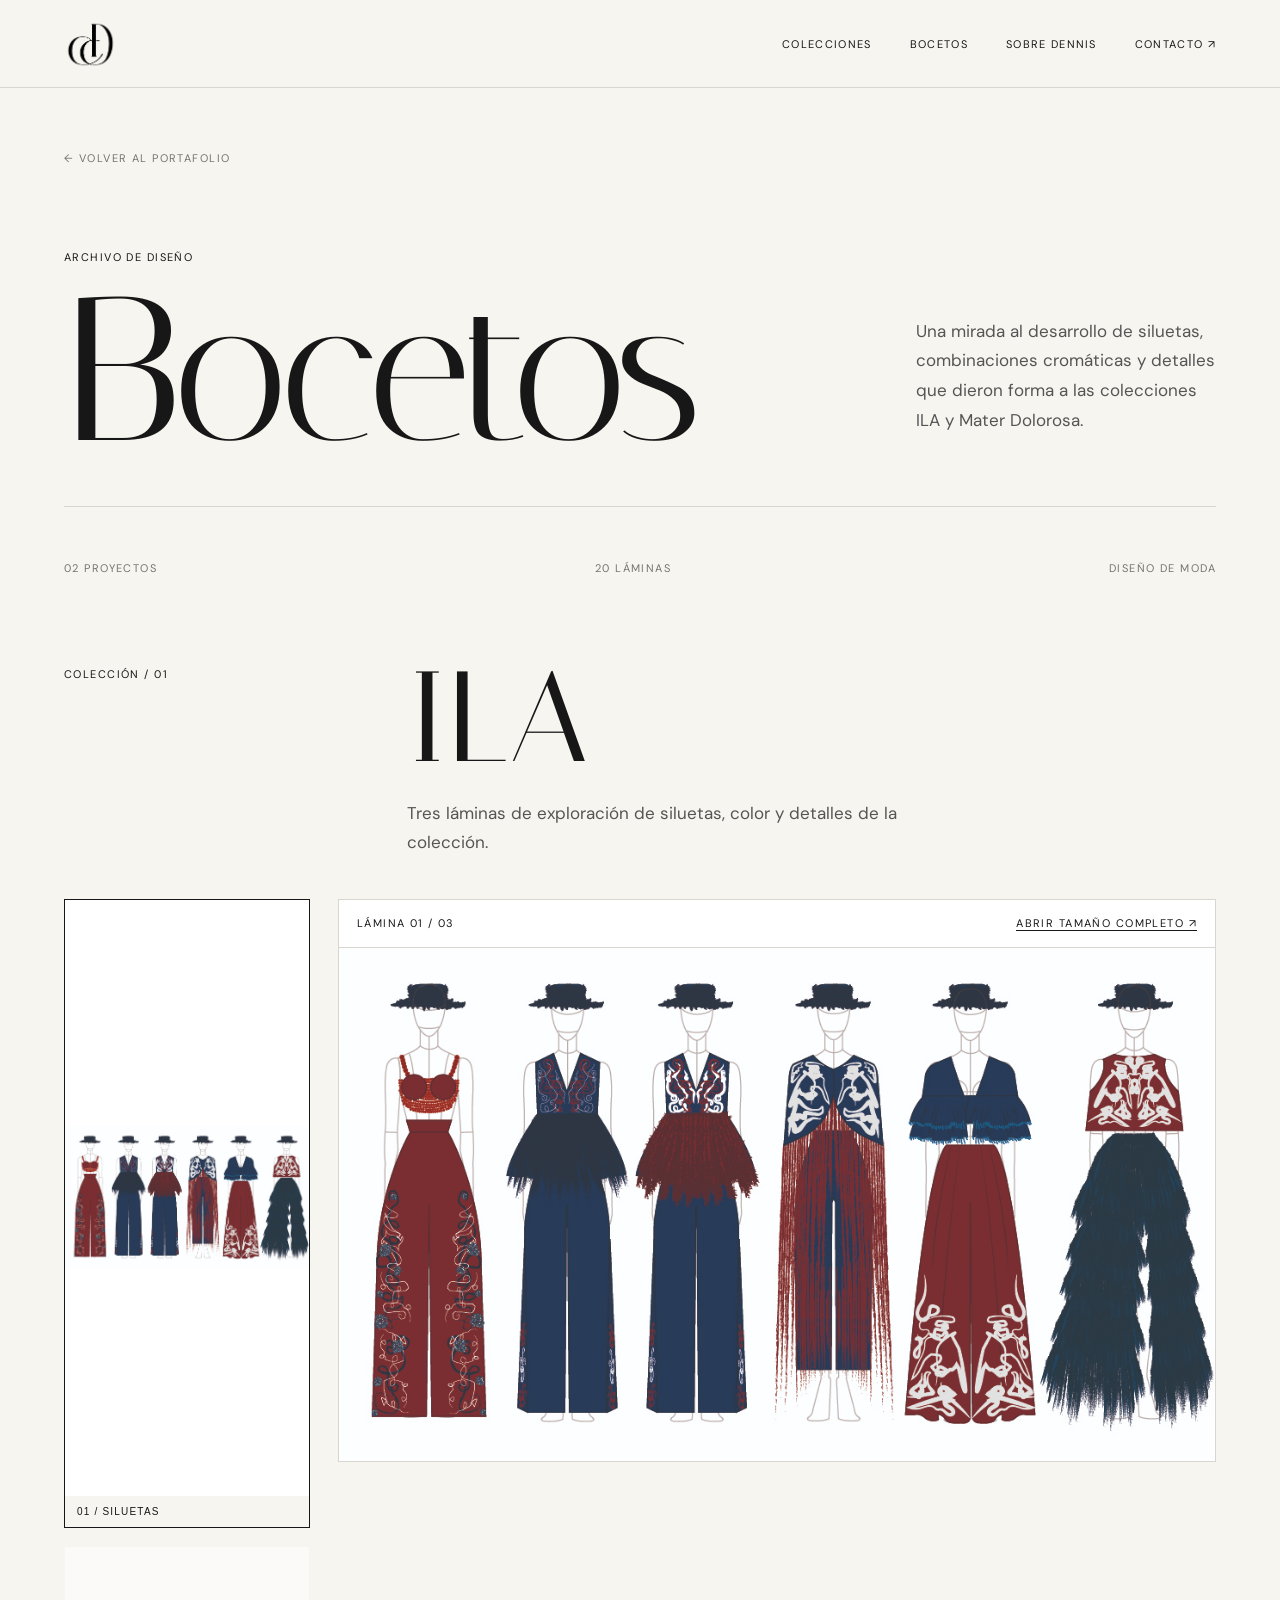
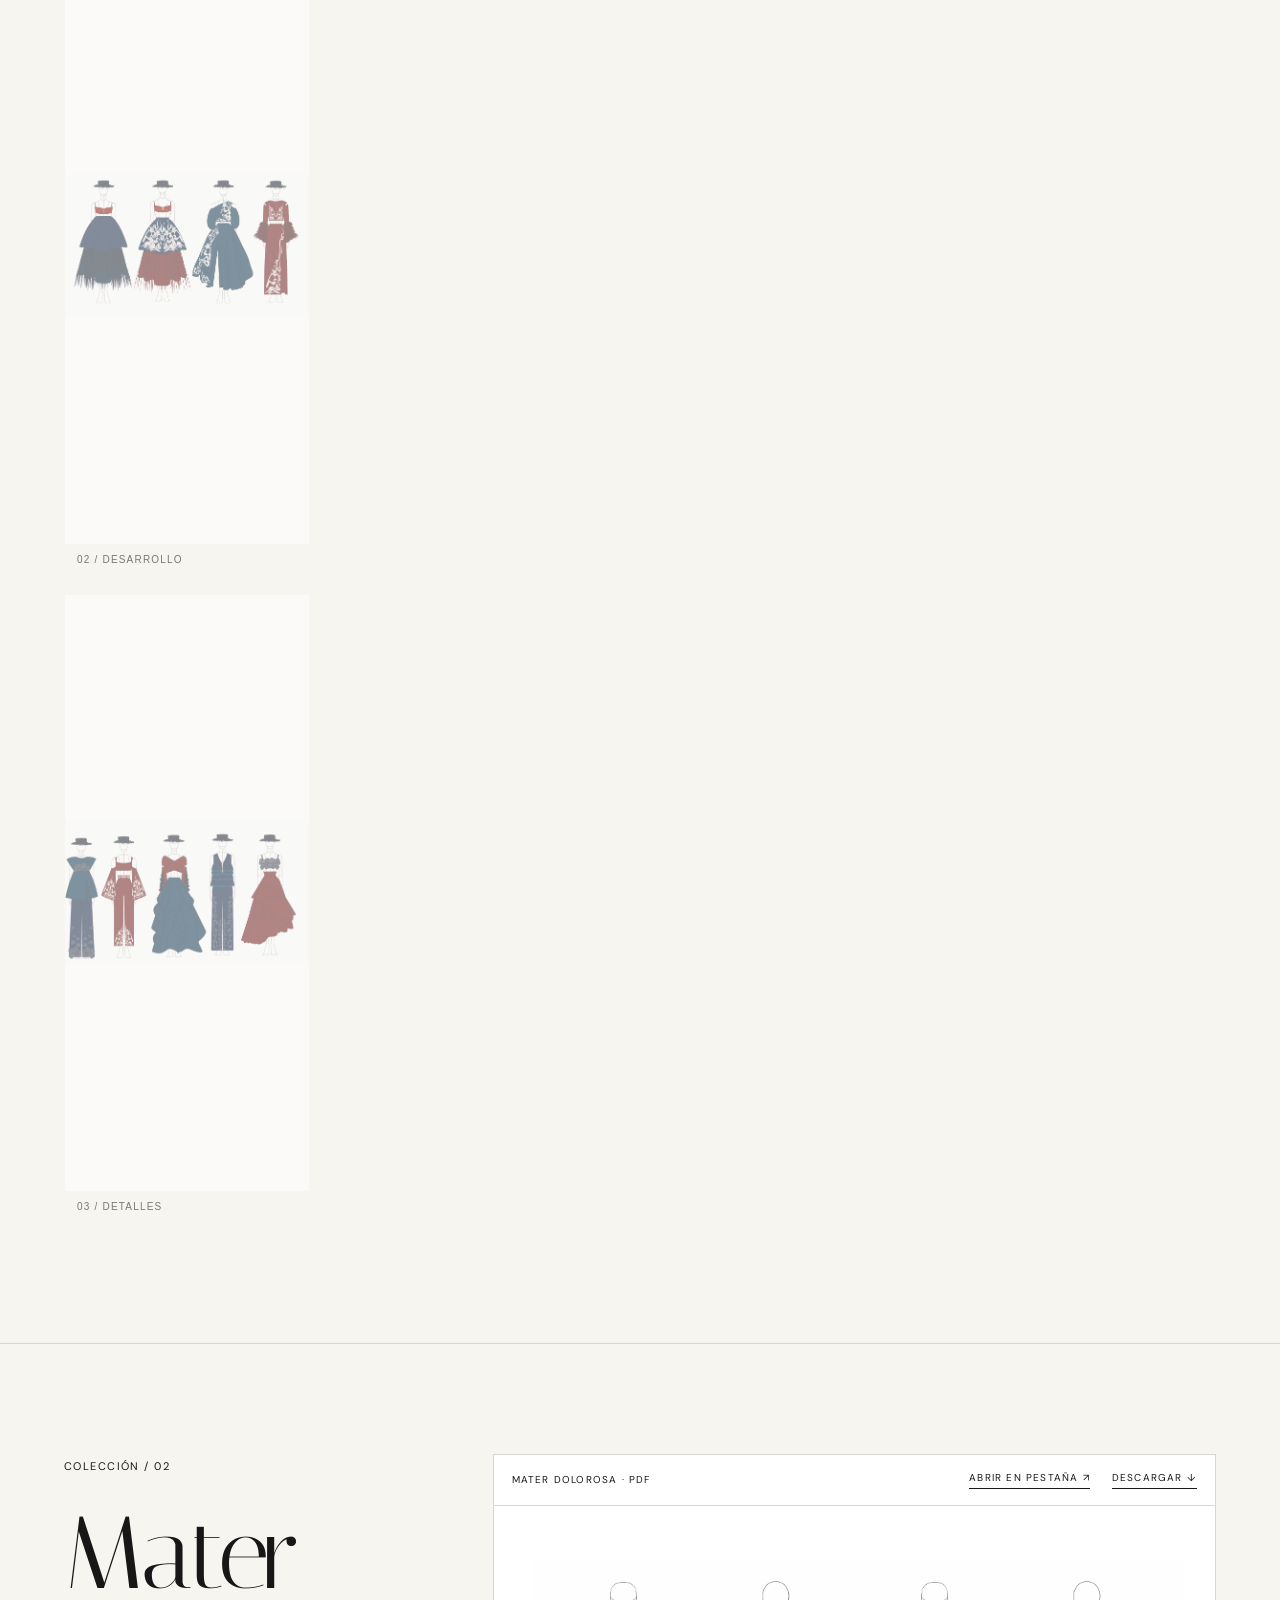
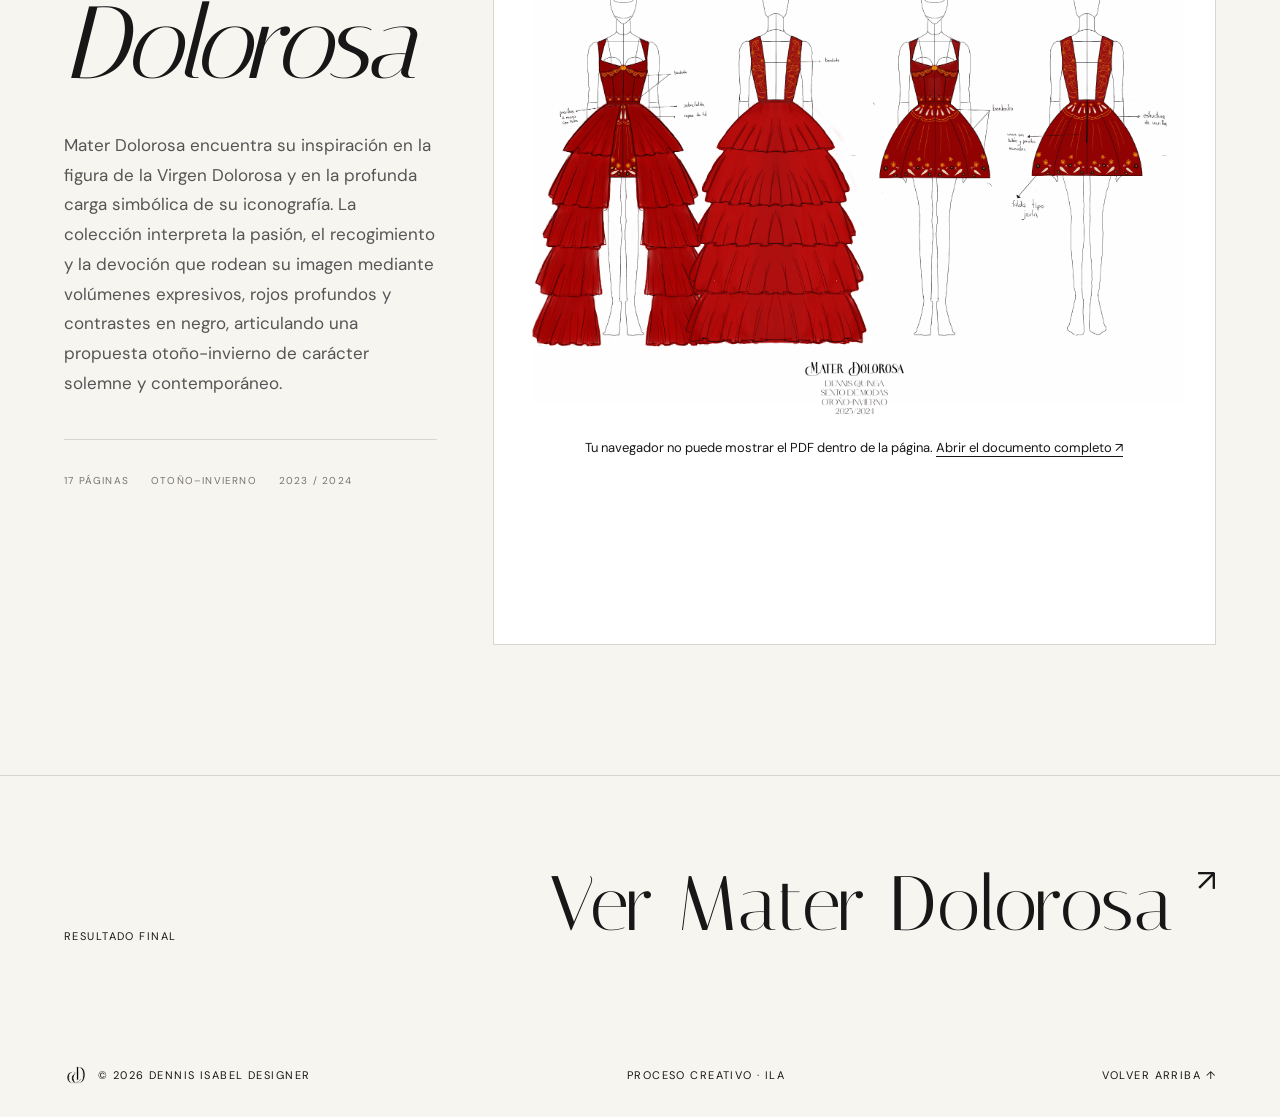
==== bocetos.html @ 7881b395 "Colores apple" ====
<!doctype html>
<html lang="es">
  <head>
    <meta charset="utf-8">
    <meta name="viewport" content="width=device-width, initial-scale=1">
    <meta name="description" content="Bocetos y procesos creativos de las colecciones ILA y Mater Dolorosa de Dennis Isabel Designer.">
    <title>Bocetos y procesos — Dennis Isabel Designer</title>
    <link rel="icon" href="assets/img/ISOTIPODQ.png" type="image/png">
    <link rel="apple-touch-icon" href="assets/img/ISOTIPODQ.png">
    <link rel="preconnect" href="https://fonts.googleapis.com">
    <link rel="preconnect" href="https://fonts.gstatic.com" crossorigin>
    <link href="https://fonts.googleapis.com/css2?family=DM+Sans:wght@400;500;600&family=Italiana&display=swap" rel="stylesheet">
    <link rel="stylesheet" href="assets/css/style.css?v=20261010-2">
  </head>
  <body id="top">
    <header class="header">
      <a class="logo" href="index.html" aria-label="Dennis Isabel Designer — Inicio">
        <span class="header-isotype-frame" aria-hidden="true">
          <img class="header-isotype" src="assets/img/ISOTIPODQ.png" alt="" width="2000" height="2000">
        </span>
      </a>
      <button class="menu" aria-label="Abrir menú" aria-expanded="false">MENÚ +</button>
      <nav id="nav">
        <a href="index.html#proyectos">COLECCIONES</a>
        <a href="bocetos.html" aria-current="page">BOCETOS</a>
        <a href="index.html#estudio">SOBRE DENNIS</a>
        <a href="index.html#contacto">CONTACTO &#8599;&#65038;</a>
      </nav>
    </header>

    <main class="inner-page">
      <section class="collection-intro sketches-intro">
        <a class="back-link" href="index.html#proyectos">&#8592;&#65038; VOLVER AL PORTAFOLIO</a>
        <div class="collection-title-row">
          <div>
            <span class="eyebrow">ARCHIVO DE DISEÑO</span>
            <h1>Bocetos</h1>
          </div>
          <p>Una mirada al desarrollo de siluetas, combinaciones cromáticas y detalles que dieron forma a las colecciones ILA y Mater Dolorosa.</p>
        </div>
        <div class="collection-facts">
          <span>02 PROYECTOS</span>
          <span>20 LÁMINAS</span>
          <span>DISEÑO DE MODA</span>
        </div>
      </section>

      <section class="process-heading">
        <span>COLECCIÓN / 01</span>
        <div>
          <h2>ILA</h2>
          <p>Tres láminas de exploración de siluetas, color y detalles de la colección.</p>
        </div>
      </section>

      <section class="sketch-viewer" aria-label="Visualizador de bocetos">
        <div class="sketch-thumbnails" role="list" aria-label="Seleccionar lámina">
          <button class="sketch-thumb active" type="button" data-sketch-src="assets/bocetos/BOCETOS%20FINALES_Mesa%20de%20trabajo%201.jpg" data-sketch-alt="Primera lámina de bocetos de la colección ILA" aria-pressed="true">
            <img src="assets/bocetos/BOCETOS%20FINALES_Mesa%20de%20trabajo%201.jpg" alt="" width="1018" height="596">
            <span>01 / SILUETAS</span>
          </button>
          <button class="sketch-thumb" type="button" data-sketch-src="assets/bocetos/BOCETOS%20FINALES-02.jpg" data-sketch-alt="Segunda lámina de bocetos de la colección ILA" aria-pressed="false">
            <img src="assets/bocetos/BOCETOS%20FINALES-02.jpg" alt="" width="1018" height="597" loading="lazy">
            <span>02 / DESARROLLO</span>
          </button>
          <button class="sketch-thumb" type="button" data-sketch-src="assets/bocetos/BOCETOS%20FINALES-03.jpg" data-sketch-alt="Tercera lámina de bocetos de la colección ILA" aria-pressed="false">
            <img src="assets/bocetos/BOCETOS%20FINALES-03.jpg" alt="" width="1017" height="596" loading="lazy">
            <span>03 / DETALLES</span>
          </button>
        </div>
        <div class="sketch-stage">
          <div class="sketch-toolbar">
            <span id="sketch-counter">LÁMINA 01 / 03</span>
            <a id="sketch-open" href="assets/bocetos/BOCETOS%20FINALES_Mesa%20de%20trabajo%201.jpg" target="_blank" rel="noopener">ABRIR TAMAÑO COMPLETO &#8599;&#65038;</a>
          </div>
          <img id="sketch-main" src="assets/bocetos/BOCETOS%20FINALES_Mesa%20de%20trabajo%201.jpg" alt="Primera lámina de bocetos de la colección ILA" width="1018" height="596">
        </div>
      </section>

      <section class="pdf-project" id="mater-dolorosa">
        <div class="pdf-project-intro">
          <span class="eyebrow">COLECCIÓN / 02</span>
          <h2>Mater<br><em>Dolorosa</em></h2>
          <p>Mater Dolorosa encuentra su inspiración en la figura de la Virgen Dolorosa y en la profunda carga simbólica de su iconografía. La colección interpreta la pasión, el recogimiento y la devoción que rodean su imagen mediante volúmenes expresivos, rojos profundos y contrastes en negro, articulando una propuesta otoño-invierno de carácter solemne y contemporáneo.</p>
          <div class="pdf-meta">
            <span>17 PÁGINAS</span>
            <span>OTOÑO–INVIERNO</span>
            <span>2023 / 2024</span>
          </div>
        </div>

        <div class="pdf-viewer">
          <div class="pdf-toolbar">
            <span>MATER DOLOROSA · PDF</span>
            <div>
              <a href="assets/bocetos/Mater%20Dolorosa.pdf" target="_blank" rel="noopener">ABRIR EN PESTAÑA &#8599;&#65038;</a>
              <a href="assets/bocetos/Mater%20Dolorosa.pdf" download>DESCARGAR &#8595;&#65038;</a>
            </div>
          </div>
          <object class="pdf-embed" data="assets/bocetos/Mater%20Dolorosa.pdf#page=1&amp;view=FitH" type="application/pdf">
            <div class="pdf-fallback">
              <img src="assets/bocetos/mater-dolorosa-portada.png" alt="Portada de los bocetos de Mater Dolorosa" width="1800" height="1273">
              <p>Tu navegador no puede mostrar el PDF dentro de la página. <a href="assets/bocetos/Mater%20Dolorosa.pdf" target="_blank" rel="noopener">Abrir el documento completo &#8599;&#65038;</a></p>
            </div>
          </object>
        </div>
      </section>

      <section class="next-project">
        <span>RESULTADO FINAL</span>
        <a href="colecciones/mater-dolorosa.html">Ver Mater Dolorosa <span>&#8599;&#65038;</span></a>
      </section>
    </main>

    <footer>
      <span class="footer-brand"><img src="assets/img/ISOTIPODQ.png" alt="" width="2000" height="2000">© 2026 DENNIS ISABEL DESIGNER</span>
      <span>PROCESO CREATIVO · ILA</span>
      <a href="#top">VOLVER ARRIBA &#8593;&#65038;</a>
    </footer>
    <script src="assets/js/main.js"></script>
  </body>
</html>
---- assets/css/style.css ----
:root {
  --bg: #f7f5f0;
  --ink: #171717;
  --muted: #77736d;
  --line: #d9d5cf;
}

* { box-sizing: border-box; }
html { scroll-behavior: smooth; scroll-padding-top: 104px; }
body { margin: 0; overflow-x: hidden; background: var(--bg); color: var(--ink); font-family: 'DM Sans', sans-serif; }
a { color: inherit; text-decoration: none; }
img { display: block; width: 100%; object-fit: cover; }

.header { position: sticky; z-index: 50; top: 0; height: 88px; padding: 0 5%; display: flex; align-items: center; justify-content: space-between; border-bottom: 1px solid var(--line); background: var(--bg); transition: background-color .3s ease, border-color .3s ease, box-shadow .3s ease; }
.header.is-scrolled { border-color: rgba(23,23,23,.1); background: rgba(247,245,240,.78); box-shadow: 0 10px 32px rgba(23,23,23,.06); -webkit-backdrop-filter: blur(18px) saturate(1.25); backdrop-filter: blur(18px) saturate(1.25); }
.logo { display: block; }
.header-isotype-frame { position: relative; display: block; width: 52px; height: 52px; overflow: hidden; }
.header-isotype { position: absolute; width: 61px; max-width: none; height: 61px; left: -4px; top: -4px; object-fit: contain; }
.header nav { display: flex; gap: 38px; font-size: 11px; letter-spacing: .12em; }
.menu { display: none; }

.hero,
.projects,
.about,
.contact { padding: 70px 5%; }
.hero { position: relative; }

.hero-top,
.hero-bottom,
.image-caption,
.section-heading,
.project-meta,
footer { display: flex; justify-content: space-between; gap: 24px; }

.hero-top,
.image-caption,
.section-heading > span,
.about > span,
.contact > span,
.project-meta span,
footer { font-size: 11px; letter-spacing: .13em; }

.hero h1,
.about h2,
.contact h2 { font-family: 'Italiana', serif; font-weight: 400; letter-spacing: -.035em; }
.hero-intro-stage { position: relative; height: 135vh; height: 135svh; }
.hero-intro-sticky { position: sticky; top: 88px; height: calc(100vh - 88px); height: calc(100svh - 88px); }
.hero-logo-frame { position: relative; width: min(100%, 1380px); aspect-ratio: 4.2 / 1; overflow: hidden; margin: 42px auto 24px; }
.hero-logo { position: absolute; width: 104.4%; max-width: none; height: auto; left: -2.2%; top: 0; transform: translateY(-38.7%); object-fit: contain; }
.has-hero-intro .hero-logo-frame { z-index: 1; opacity: 0; transform: translate3d(0, var(--hero-logo-translate, 0), 0) scale(var(--hero-logo-scale, 1.14)); transform-origin: center top; will-change: transform; }
.has-hero-intro .hero.is-intro-ready .hero-logo-frame { opacity: 1; }
.has-hero-intro .hero-logo { animation: hero-logo-enter 1.15s cubic-bezier(.22, 1, .36, 1) both; }
.has-hero-intro .hero h1,
.has-hero-intro .hero-bottom { opacity: var(--hero-copy-opacity, 0); transform: translate3d(0, var(--hero-copy-shift, 38px), 0); will-change: opacity, transform; }
.has-hero-intro .hero:not(.is-copy-visible) .hero-bottom { visibility: hidden; pointer-events: none; }
.hero h1 { max-width: 1200px; font-size: clamp(58px, 8vw, 128px); font-weight: 400; line-height: .94; letter-spacing: -.025em; margin: 36px 0 64px; }
.hero h1 em,
.about h2 em,
.contact h2 em { font-weight: 400; }
.hero-bottom { align-items: end; margin-bottom: 35px; }
.hero-bottom p { max-width: 360px; font-size: 15px; line-height: 1.7; }
.hero-bottom a,
.contact-link--secondary { font-size: 11px; letter-spacing: .13em; border-bottom: 1px solid var(--ink); padding-bottom: 9px; }
.hero-image-link { display: block; overflow: hidden; }
.has-hero-intro .hero-image-link { visibility: hidden; margin-top: clamp(-430px, -40vh, -360px); opacity: var(--hero-image-reveal, 0); transform: translate3d(0, var(--hero-image-reveal-shift, 34px), 0); will-change: opacity, transform; }
.has-hero-intro .hero.is-image-visible .hero-image-link { visibility: visible; }
.hero-image { height: clamp(350px, 57vw, 760px); object-position: center var(--hero-image-position, 0%); background: #b7ada0; will-change: object-position; }
.image-caption { padding-top: 16px; color: var(--muted); }

@keyframes hero-logo-enter {
  from { opacity: 0; transform: translateY(-34%) scale(.965); }
  to { opacity: 1; transform: translateY(-38.7%) scale(1); }
}

.projects { padding-top: 125px; }
.section-heading { align-items: end; border-bottom: 1px solid var(--ink); padding-bottom: 25px; margin-bottom: 36px; }
.section-heading h2 { color: #34322f; font: 400 clamp(32px, 4vw, 58px)/1.08 'Italiana', serif; letter-spacing: .005em; margin: 0; }
.section-heading h2 span { font: 13px 'DM Sans', sans-serif; }
.project-grid { display: grid; grid-template-columns: 1fr 1fr; gap: 70px 24px; }
.project { display: block; overflow: hidden; }
.project-preview { position: relative; height: clamp(320px, 48vw, 660px); overflow: hidden; background: #d9d5cf; }
.project-preview img { position: absolute; inset: 0; height: 100%; opacity: 0; filter: grayscale(12%); transition: opacity 1.15s ease-in-out, filter .3s, transform .8s ease; will-change: opacity; }
.project-preview img.is-visible { opacity: 1; }
.project:hover .project-preview img { filter: grayscale(0); transform: scale(1.01); }
.project:not(.project--sketches) .project-preview img { object-position: center 24%; }
.project--sketches .project-preview { background: #fff; }
.project--sketches .project-preview img { object-fit: contain; padding: 7%; }
.project:nth-child(even) { padding-top: 90px; }
.project-meta { position: relative; z-index: 1; align-items: center; padding: 20px 0; border-bottom: 1px solid var(--line); background: var(--bg); }
.project-meta h3 { font: normal 27px 'Italiana', serif; margin: 0; }
.project-meta span { color: var(--muted); }

.about { display: grid; grid-template-columns: 1fr 2fr; border-top: 1px solid var(--line); margin-top: 80px; padding-top: 100px; padding-bottom: 130px; }
.about h2,
.contact h2 { font-size: clamp(64px, 9vw, 130px); line-height: .96; margin: 0 0 45px; }
.about p { font-size: 19px; line-height: 1.8; max-width: 530px; color: #555; }
.about-copy p { margin: 0; }
.about-copy p + p { margin-top: 24px; }
.contact { background: #171717; color: #f7f5f0; min-height: 560px; display: flex; flex-direction: column; align-items: flex-start; justify-content: space-between; }
.contact-links { display: flex; align-items: flex-end; justify-content: space-between; gap: 40px; width: 100%; }
.contact-link { border-color: #f7f5f0; }
.contact-link--primary { display: grid; grid-template-columns: auto 1fr auto; align-items: baseline; gap: 28px; width: min(760px, 70%); padding: 18px 0; border-top: 1px solid #f7f5f0; border-bottom: 1px solid #f7f5f0; }
.contact-link--primary > span { font-size: 11px; letter-spacing: .13em; }
.contact-link--primary strong { font: normal clamp(28px, 4vw, 58px)/1 'Italiana', serif; letter-spacing: -.02em; }
.contact-link--secondary { white-space: nowrap; }
footer { padding: 30px 5%; align-items: center; }
.footer-brand { display: inline-flex; align-items: center; gap: 10px; }
.footer-brand img { width: 24px; height: 24px; object-fit: contain; }

/* Páginas internas */
.inner-page { min-height: 100vh; }
.collection-intro { padding: 58px 5% 72px; }
.back-link,
.eyebrow,
.collection-facts,
.sketch-toolbar,
.next-project > span { font-size: 11px; letter-spacing: .13em; }
.back-link { display: inline-block; margin-bottom: 80px; color: var(--muted); }
.collection-title-row { display: grid; grid-template-columns: 1.45fr .55fr; align-items: end; gap: 60px; }
.collection-title-row h1 { font: normal clamp(120px, 22vw, 340px)/.75 'Italiana', serif; letter-spacing: -.04em; margin: 28px 0 0; }
.mater-page .collection-title-row h1 { font-size: clamp(76px, 13vw, 200px); line-height: .8; }
.mater-page .collection-title-row h1 em { font-weight: 400; }
.collection-title-row p { max-width: 430px; margin: 0 0 12px; font-size: 17px; line-height: 1.75; color: #555; }
.collection-facts { display: flex; justify-content: space-between; gap: 24px; padding-top: 54px; margin-top: 58px; border-top: 1px solid var(--line); color: var(--muted); }
.collection-detail-note { display: grid; grid-template-columns: 1fr 1fr; gap: 60px; padding: 20px 5% 64px; }
.collection-detail-note > span { padding-top: 9px; font-size: 11px; letter-spacing: .13em; color: var(--muted); }
.collection-detail-note h2 { max-width: 620px; margin: 0 0 22px; font: 400 clamp(38px, 5vw, 72px)/1.02 'Italiana', serif; letter-spacing: -.02em; }
.collection-detail-note p { max-width: 650px; margin: 0; color: #555; font-size: 17px; line-height: 1.75; }

.collection-gallery { display: grid; grid-template-columns: repeat(2, minmax(0, 1fr)); gap: 24px; padding: 0 5% 120px; }
.gallery-item { appearance: none; display: block; padding: 0; overflow: hidden; border: 0; background: transparent; cursor: zoom-in; }
.gallery-item img { height: clamp(420px, 58vw, 830px); object-position: center var(--gallery-image-position, 0%); transition: transform .5s ease, filter .35s; will-change: object-position; }
.gallery-item:hover img { transform: scale(1.012); filter: saturate(1.06); }
.gallery-item--wide { grid-column: 1 / -1; }
.gallery-item--wide img { height: clamp(500px, 64vw, 920px); }

.lightbox { width: 100vw; max-width: none; height: 100dvh; max-height: none; margin: 0; padding: 24px; border: 0; background: rgba(15,15,15,.97); color: #fff; }
.lightbox[open] { display: grid; grid-template-columns: 70px minmax(0, 1fr) 70px; align-items: center; }
.lightbox::backdrop { background: rgba(15,15,15,.8); }
.lightbox figure { display: grid; grid-template-rows: minmax(0, 1fr) auto; justify-items: center; height: calc(100dvh - 48px); margin: 0; }
.lightbox figure img { width: auto; max-width: 100%; height: calc(100% - 42px); object-fit: contain; }
.lightbox figcaption { align-self: end; padding-top: 18px; font-size: 11px; letter-spacing: .1em; color: #c9c5bf; text-align: center; }
.lightbox-close,
.lightbox-control { border: 0; background: transparent; color: #fff; cursor: pointer; }
.lightbox-close { position: fixed; z-index: 2; top: 24px; right: 28px; font: 11px 'DM Sans', sans-serif; letter-spacing: .12em; }
.lightbox-control { font: 32px 'DM Sans', sans-serif; }

.sketches-intro .collection-title-row h1 { font-size: clamp(90px, 16vw, 250px); }
.process-heading { display: grid; grid-template-columns: .28fr .72fr; gap: 28px; padding: 20px 5% 42px; }
.process-heading > span { font-size: 11px; letter-spacing: .13em; }
.process-heading h2 { font: normal clamp(72px, 10vw, 150px)/.8 'Italiana', serif; margin: 0 0 30px; }
.process-heading p { max-width: 520px; margin: 0; color: #555; font-size: 17px; line-height: 1.7; }
.sketch-viewer { display: grid; grid-template-columns: minmax(210px, .28fr) minmax(0, 1fr); gap: 28px; padding: 0 5% 120px; }
.sketch-thumbnails { display: flex; flex-direction: column; gap: 18px; }
.sketch-thumb { padding: 0; border: 1px solid transparent; background: transparent; color: var(--ink); cursor: pointer; text-align: left; opacity: .56; transition: opacity .25s, border-color .25s; }
.sketch-thumb:hover,
.sketch-thumb.active { opacity: 1; border-color: var(--ink); }
.sketch-thumb img { aspect-ratio: 1018 / 596; object-fit: contain; background: #fff; }
.sketch-thumb span { display: block; padding: 10px 12px; font-size: 10px; letter-spacing: .12em; }
.sketch-stage { align-self: start; position: sticky; top: 24px; background: #fff; border: 1px solid var(--line); }
.sketch-toolbar { display: flex; justify-content: space-between; gap: 20px; padding: 16px 18px; border-bottom: 1px solid var(--line); }
.sketch-toolbar a { border-bottom: 1px solid var(--ink); }
.sketch-stage > img { width: 100%; height: auto; aspect-ratio: 1018 / 596; object-fit: contain; background: #fff; }

.pdf-project { display: grid; grid-template-columns: minmax(280px, .34fr) minmax(0, .66fr); gap: 56px; padding: 110px 5% 130px; border-top: 1px solid var(--line); }
.pdf-project-intro { align-self: start; position: sticky; top: 32px; }
.pdf-project-intro h2 { font: normal clamp(62px, 8vw, 125px)/.88 'Italiana', serif; letter-spacing: -.035em; margin: 34px 0 42px; }
.pdf-project-intro h2 em { font-weight: 400; }
.pdf-project-intro > p { max-width: 430px; margin: 0; color: #555; font-size: 17px; line-height: 1.75; }
.pdf-meta { display: flex; flex-wrap: wrap; gap: 12px 22px; padding-top: 34px; margin-top: 40px; border-top: 1px solid var(--line); color: var(--muted); font-size: 10px; letter-spacing: .12em; }
.pdf-viewer { min-width: 0; background: #fff; border: 1px solid var(--line); }
.pdf-toolbar { display: flex; justify-content: space-between; align-items: center; gap: 24px; padding: 16px 18px; border-bottom: 1px solid var(--line); font-size: 10px; letter-spacing: .12em; }
.pdf-toolbar > div { display: flex; gap: 22px; }
.pdf-toolbar a { padding-bottom: 4px; border-bottom: 1px solid var(--ink); }
.pdf-embed { display: block; width: 100%; height: min(82vh, 920px); border: 0; }
.pdf-fallback { display: grid; align-content: center; min-height: 620px; padding: 32px; text-align: center; }
.pdf-fallback img { height: auto; object-fit: contain; }
.pdf-fallback p { font-size: 13px; line-height: 1.6; }
.pdf-fallback a { border-bottom: 1px solid var(--ink); }

.next-project { display: flex; justify-content: space-between; align-items: end; gap: 30px; padding: 90px 5%; border-top: 1px solid var(--line); }
.next-project > a { font: normal clamp(42px, 6vw, 92px)/1 'Italiana', serif; }
.next-project > a span { font-family: 'DM Sans', sans-serif; font-size: .4em; vertical-align: top; }

@media (max-width: 700px) {
  html { scroll-padding-top: 86px; }
  .header { height: 72px; }
  .hero-intro-stage { height: 138vh; height: 138svh; }
  .hero-intro-sticky { top: 72px; height: calc(100vh - 72px); height: calc(100svh - 72px); }
  .header-isotype-frame { width: 42px; height: 42px; }
  .header-isotype { width: 50px; height: 50px; left: -4px; top: -4px; }
  button.menu { display: block; appearance: none !important; -webkit-appearance: none !important; padding: 0; border: 0; border-radius: 0; background: transparent; color: #171717 !important; font: 11px 'DM Sans', sans-serif; letter-spacing: .12em; text-decoration: none; opacity: 1; -webkit-text-fill-color: #171717 !important; -webkit-tap-highlight-color: transparent; }
  button.menu:hover,
  button.menu:focus,
  button.menu:focus-visible,
  button.menu:active { background: transparent; color: #171717 !important; -webkit-text-fill-color: #171717 !important; }
  .header nav { display: none; position: absolute; top: 72px; left: 0; right: 0; background: var(--bg); z-index: 3; padding: 30px 5%; flex-direction: column; border-bottom: 1px solid var(--line); }
  .header nav.open { display: flex; }
  .hero,
  .projects,
  .about,
  .contact { padding: 42px 20px; }
  .hero-logo-frame { width: calc(100% - 8px); margin: 30px auto 24px; }
  .hero h1 { font-size: clamp(38px, 10.5vw, 54px); line-height: .96; margin: 30px 0 38px; }
  .hero-bottom { align-items: start; flex-direction: column; }
  .hero-bottom p { margin: 0; }
  .has-hero-intro .hero-image-link { margin-top: -410px; }
  .hero-image { height: clamp(420px, 125vw, 540px); object-position: center var(--hero-image-position, 0%); }
  .image-caption span:last-child,
  .hero-top span:last-child { display: none; }
  .section-heading { align-items: start; flex-direction: column; }
  .project-grid { grid-template-columns: 1fr; gap: 42px; }
  .project:nth-child(even) { padding-top: 0; }
  .project-preview { height: auto; aspect-ratio: 3 / 4; }
  .about { grid-template-columns: 1fr; gap: 55px; margin-top: 30px; }
  .about h2,
  .contact h2 { font-size: clamp(60px, 13vw, 90px); }
  .contact { min-height: 490px; }
  .contact-links { align-items: flex-start; flex-direction: column; gap: 30px; }
  .contact-link--primary { grid-template-columns: 1fr auto; gap: 12px; width: 100%; }
  .contact-link--primary > span:first-child { grid-column: 1 / -1; }
  footer { flex-wrap: wrap; line-height: 2; }
  .collection-intro { padding: 42px 20px 54px; }
  .back-link { margin-bottom: 55px; }
  .collection-title-row { grid-template-columns: 1fr; align-items: start; gap: 34px; }
  .collection-title-row h1 { font-size: clamp(100px, 39vw, 210px); }
  .mater-page .collection-title-row h1 { font-size: clamp(68px, 20vw, 108px); line-height: .84; }
  .collection-title-row p { font-size: 16px; }
  .collection-facts { flex-wrap: wrap; row-gap: 14px; padding-top: 30px; margin-top: 38px; }
  .collection-detail-note { grid-template-columns: 1fr; gap: 22px; padding: 8px 20px 46px; }
  .collection-detail-note h2 { font-size: clamp(38px, 11vw, 54px); }
  .collection-detail-note p { font-size: 16px; }
  .collection-gallery { grid-template-columns: 1fr; gap: 18px; padding: 0 20px 80px; }
  .gallery-item--wide { grid-column: auto; }
  .gallery-item img,
  .gallery-item--wide img { height: auto; aspect-ratio: 3 / 4; object-position: center var(--gallery-image-position, 0%); }
  .lightbox { padding: 18px; }
  .lightbox[open] { grid-template-columns: 44px minmax(0, 1fr) 44px; }
  .lightbox figure { height: calc(100dvh - 36px); }
  .lightbox-close { top: 18px; right: 18px; }
  .sketches-intro .collection-title-row h1 { font-size: clamp(76px, 27vw, 145px); }
  .process-heading { grid-template-columns: 1fr; gap: 22px; padding: 10px 20px 34px; }
  .process-heading h2 { font-size: 82px; margin-bottom: 22px; }
  .sketch-viewer { grid-template-columns: 1fr; gap: 18px; padding: 0 20px 80px; }
  .sketch-thumbnails { order: 2; display: flex; flex-direction: row; align-items: flex-start; gap: 14px; width: 100%; height: auto; overflow-x: auto; overscroll-behavior-x: contain; scroll-snap-type: x proximity; padding: 2px 2px 12px; }
  .sketch-thumb { flex: 0 0 190px; width: 190px; height: auto; min-height: 0; align-self: flex-start; scroll-snap-align: start; }
  .sketch-thumb img { display: block; width: 100%; height: 112px; aspect-ratio: auto; object-fit: contain; }
  .sketch-stage { position: static; }
  .pdf-project { grid-template-columns: 1fr; gap: 50px; padding: 80px 20px 90px; }
  .pdf-project-intro { position: static; }
  .pdf-project-intro h2 { font-size: clamp(58px, 17vw, 86px); }
  .pdf-toolbar { align-items: flex-start; flex-direction: column; }
  .pdf-embed { height: 72vh; min-height: 520px; }
  .next-project { align-items: flex-start; flex-direction: column; padding: 68px 20px; }
}

@media (max-width: 480px) {
  .header { padding: 0 20px; }
  .header nav { padding: 28px 20px; }
  .hero-top { align-items: center; }
  .hero-logo-frame { width: 100%; margin: 24px auto 22px; }
  .hero-bottom { gap: 24px; margin-bottom: 30px; }
  .image-caption { line-height: 1.5; }
  .projects { padding-top: 76px; }
  .section-heading { gap: 16px; margin-bottom: 28px; }
  .section-heading h2 { font-size: 34px; line-height: 1.08; }
  .project-meta { align-items: flex-start; flex-direction: column; gap: 8px; padding: 16px 0; }
  .project-meta h3 { font-size: 25px; }
  .about { gap: 38px; padding-top: 72px; padding-bottom: 80px; }
  .about h2,
  .contact h2 { font-size: clamp(48px, 14vw, 64px); }
  .about p { font-size: 17px; line-height: 1.7; }
  .contact { min-height: 520px; }
  .contact-link--primary strong { font-size: clamp(27px, 8vw, 38px); }
  footer { align-items: flex-start; flex-direction: column; gap: 8px; padding: 26px 20px; }
  .sketch-toolbar { align-items: flex-start; flex-direction: column; gap: 8px; }
  .sketch-thumb { flex-basis: 155px; width: 155px; }
  .sketch-thumb img { height: 91px; }
  .pdf-toolbar > div { align-items: flex-start; flex-direction: column; gap: 12px; }
  .pdf-embed { height: 68vh; min-height: 460px; }
  .pdf-fallback { min-height: 430px; padding: 18px; }
  .lightbox[open] { grid-template-columns: 36px minmax(0, 1fr) 36px; padding: 12px; }
  .lightbox-control { font-size: 25px; }
  .lightbox figcaption { line-height: 1.5; }
  .next-project > a { font-size: 43px; }
}

@media (prefers-reduced-motion: reduce) {
  .hero-intro-stage { height: auto; }
  .hero-intro-sticky { position: static; height: auto; transform: none !important; }
  .has-hero-intro .hero-logo-frame { opacity: 1 !important; transform: none !important; }
  .has-hero-intro .hero-logo { animation: none; }
  .has-hero-intro .hero-image-link { visibility: visible !important; margin-top: 0; opacity: 1 !important; transform: none !important; }
  .has-hero-intro .hero h1,
  .has-hero-intro .hero-bottom { visibility: visible !important; opacity: 1 !important; transform: none !important; }
}
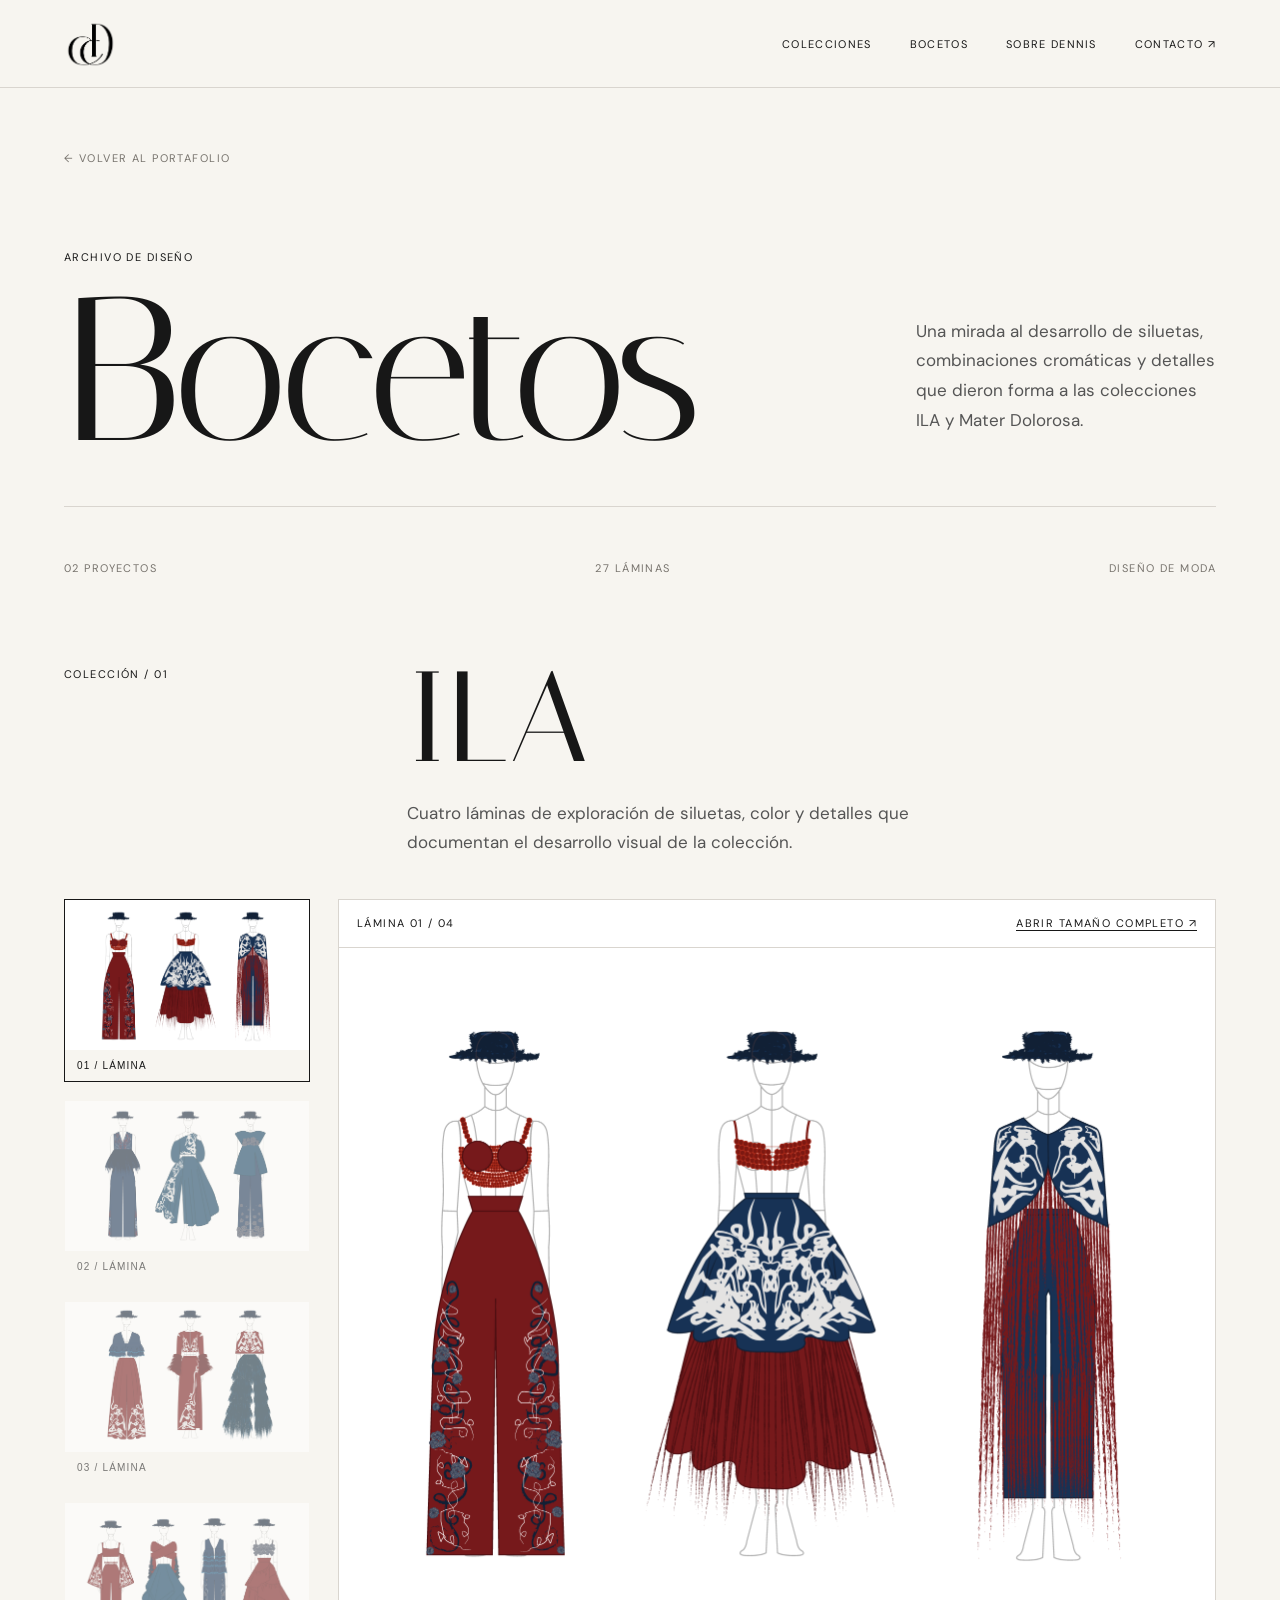
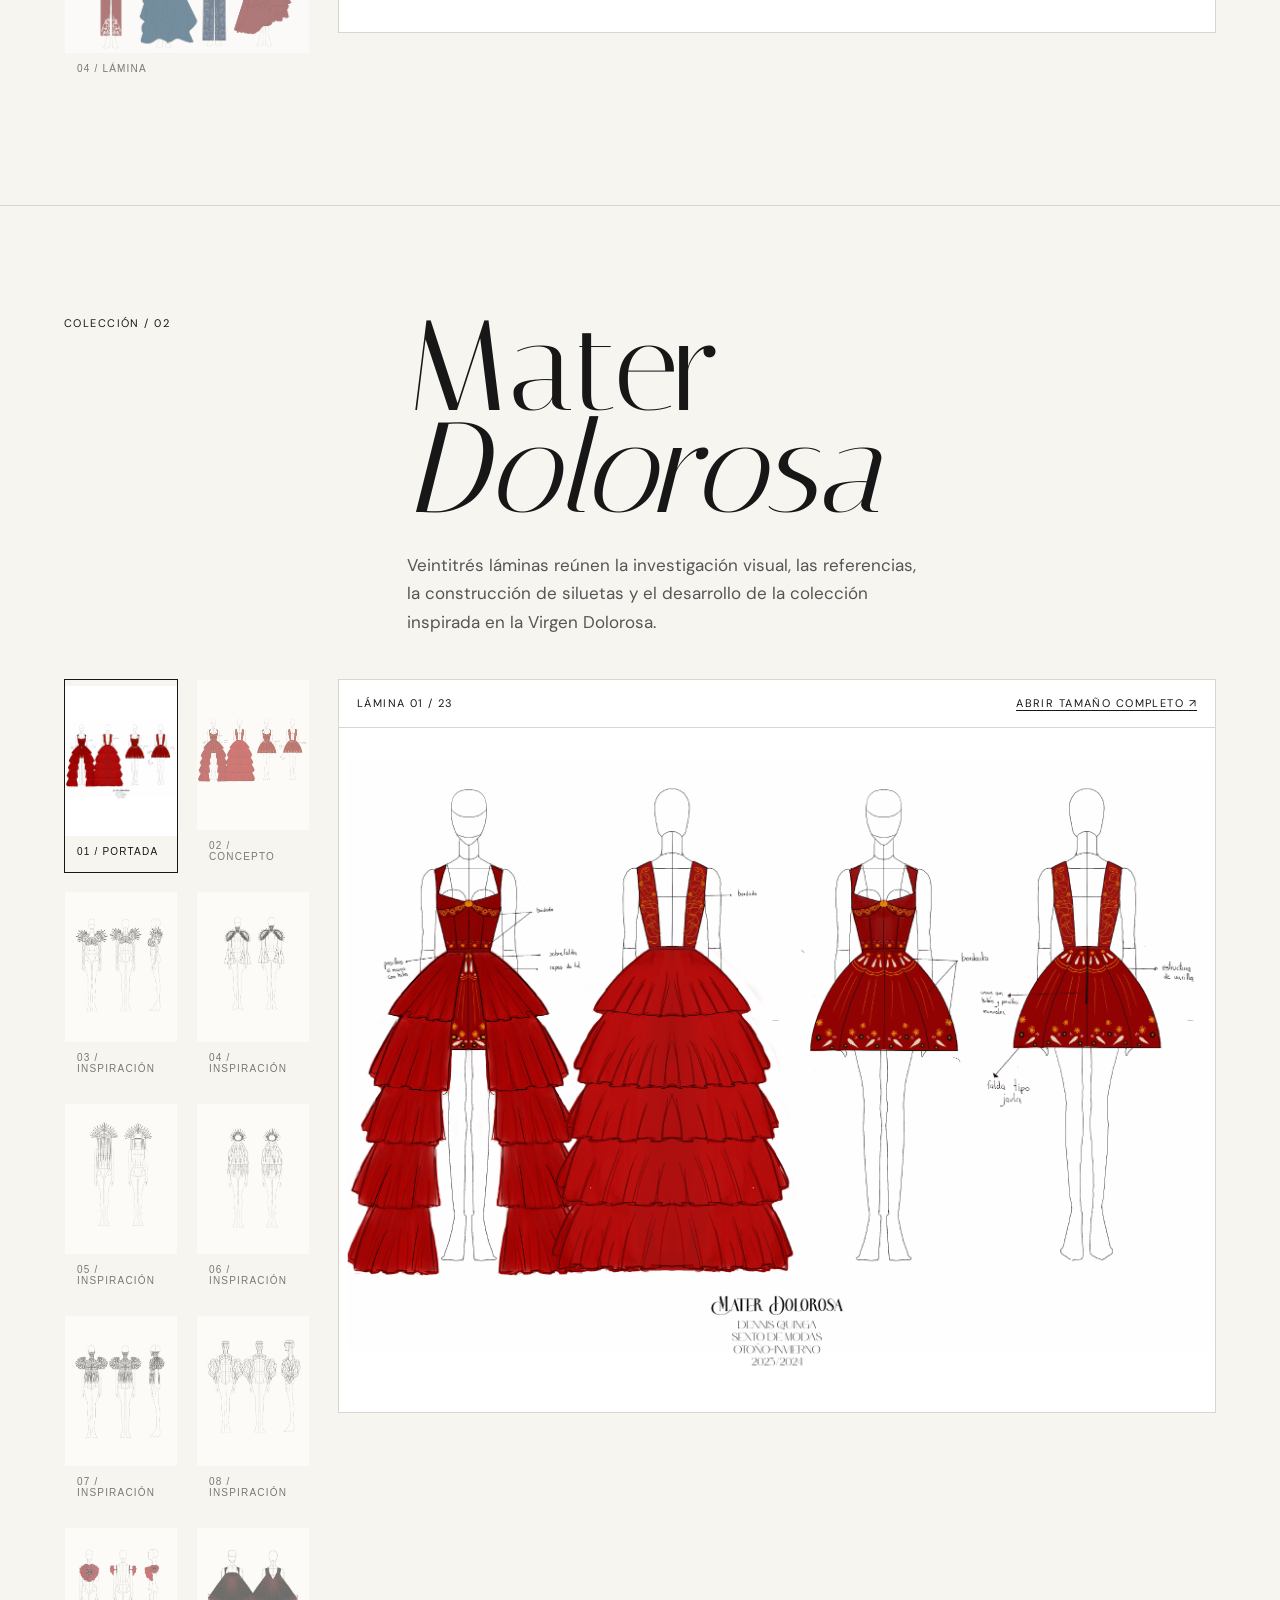
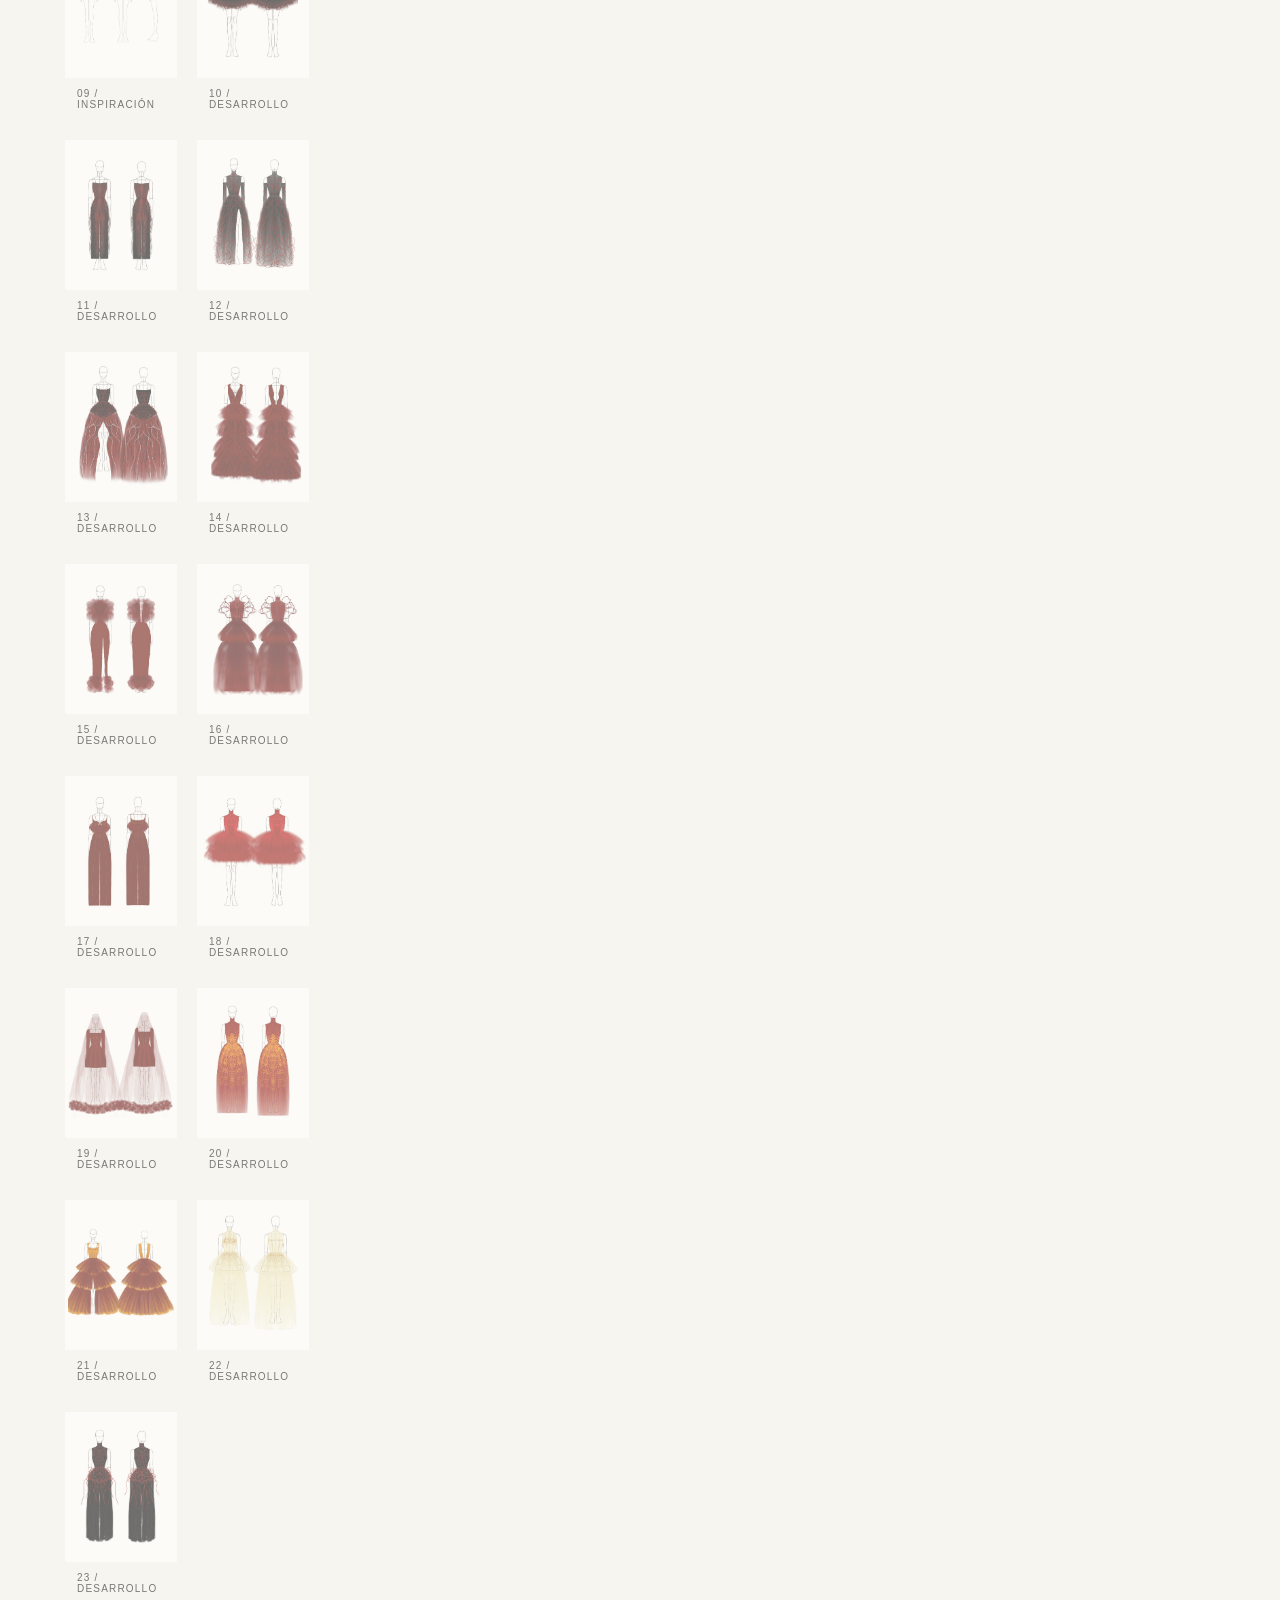
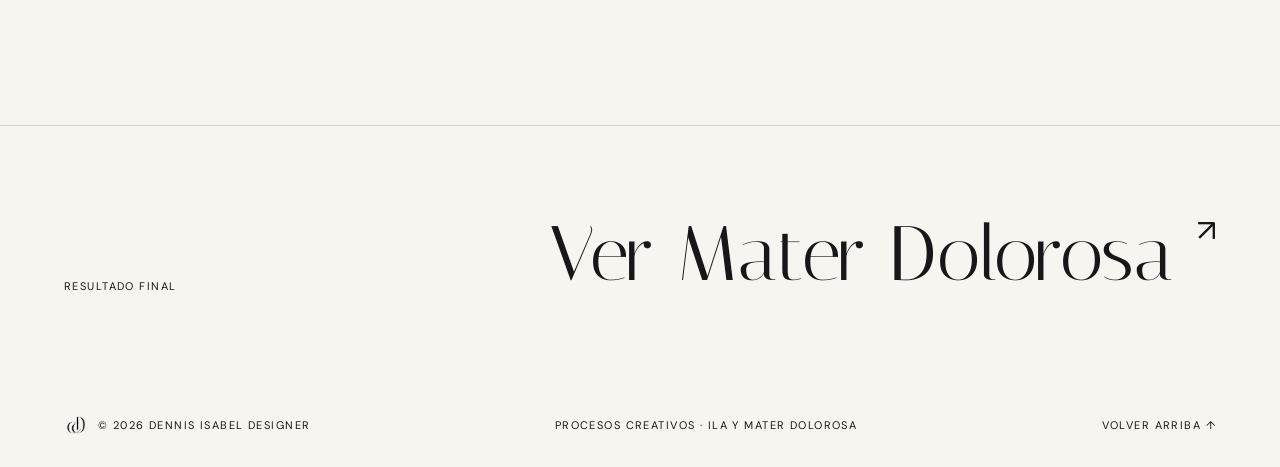
==== commit e160d8c9: "Bocetos mejora" ====
--- a/bocetos.html
+++ b/bocetos.html
@@ -3,14 +3,54 @@
   <head>
     <meta charset="utf-8">
     <meta name="viewport" content="width=device-width, initial-scale=1">
-    <meta name="description" content="Bocetos y procesos creativos de las colecciones ILA y Mater Dolorosa de Dennis Isabel Designer.">
-    <title>Bocetos y procesos — Dennis Isabel Designer</title>
+    <meta name="description" content="Explora los bocetos, láminas y procesos creativos de las colecciones ILA y Mater Dolorosa de Dennis Isabel Designer, moda de autor ecuatoriana.">
+    <meta name="author" content="Dennis Isabel Designer">
+    <meta name="robots" content="index, follow, max-image-preview:large, max-snippet:-1, max-video-preview:-1">
+    <meta name="theme-color" content="#f7f5f0">
+    <link rel="canonical" href="https://dennisisabeldesigner.com/bocetos.html">
+    <meta property="og:title" content="Bocetos y proceso creativo | Dennis Isabel Designer">
+    <meta property="og:description" content="Láminas, bocetos y procesos detrás de las colecciones ILA y Mater Dolorosa.">
+    <meta property="og:url" content="https://dennisisabeldesigner.com/bocetos.html">
+    <meta property="og:site_name" content="Dennis Isabel Designer">
+    <meta property="og:locale" content="es_EC">
+    <meta property="og:type" content="website">
+    <meta property="og:image" content="https://dennisisabeldesigner.com/assets/bocetos/MATTER%20DOLOROSA/mater-dolorosa-portada.png">
+    <meta property="og:image:alt" content="Bocetos de moda de Dennis Isabel Designer">
+    <meta name="twitter:card" content="summary_large_image">
+    <meta name="twitter:title" content="Bocetos y proceso creativo | Dennis Isabel Designer">
+    <meta name="twitter:description" content="Láminas, bocetos y procesos detrás de las colecciones ILA y Mater Dolorosa.">
+    <meta name="twitter:image" content="https://dennisisabeldesigner.com/assets/bocetos/MATTER%20DOLOROSA/mater-dolorosa-portada.png">
+    <title>Bocetos y proceso creativo | Dennis Isabel Designer</title>
     <link rel="icon" href="assets/img/ISOTIPODQ.png" type="image/png">
     <link rel="apple-touch-icon" href="assets/img/ISOTIPODQ.png">
     <link rel="preconnect" href="https://fonts.googleapis.com">
     <link rel="preconnect" href="https://fonts.gstatic.com" crossorigin>
     <link href="https://fonts.googleapis.com/css2?family=DM+Sans:wght@400;500;600&family=Italiana&display=swap" rel="stylesheet">
-    <link rel="stylesheet" href="assets/css/style.css?v=20261010-2">
+    <link rel="stylesheet" href="assets/css/style.css?v=20261020-1">
+    <script type="application/ld+json">
+      {
+        "@context": "https://schema.org",
+        "@graph": [
+          {
+            "@type": "CollectionPage",
+            "@id": "https://dennisisabeldesigner.com/bocetos.html#webpage",
+            "url": "https://dennisisabeldesigner.com/bocetos.html",
+            "name": "Bocetos y proceso creativo | Dennis Isabel Designer",
+            "description": "Bocetos, láminas y procesos creativos de las colecciones ILA y Mater Dolorosa.",
+            "inLanguage": "es-EC",
+            "isPartOf": { "@id": "https://dennisisabeldesigner.com/#website" },
+            "about": { "@id": "https://dennisisabeldesigner.com/#organization" }
+          },
+          {
+            "@type": "BreadcrumbList",
+            "itemListElement": [
+              { "@type": "ListItem", "position": 1, "name": "Inicio", "item": "https://dennisisabeldesigner.com/" },
+              { "@type": "ListItem", "position": 2, "name": "Bocetos y proceso creativo", "item": "https://dennisisabeldesigner.com/bocetos.html" }
+            ]
+          }
+        ]
+      }
+    </script>
   </head>
   <body id="top">
     <header class="header">
@@ -40,69 +80,93 @@
         </div>
         <div class="collection-facts">
           <span>02 PROYECTOS</span>
-          <span>20 LÁMINAS</span>
+          <span>27 LÁMINAS</span>
           <span>DISEÑO DE MODA</span>
         </div>
       </section>
 
-      <section class="process-heading">
+      <section class="process-heading" id="ila">
         <span>COLECCIÓN / 01</span>
         <div>
           <h2>ILA</h2>
-          <p>Tres láminas de exploración de siluetas, color y detalles de la colección.</p>
+          <p>Cuatro láminas de exploración de siluetas, color y detalles que documentan el desarrollo visual de la colección.</p>
         </div>
       </section>
 
-      <section class="sketch-viewer" aria-label="Visualizador de bocetos">
+      <section class="sketch-viewer" data-sketch-viewer aria-label="Visualizador de bocetos de la colección ILA">
         <div class="sketch-thumbnails" role="list" aria-label="Seleccionar lámina">
-          <button class="sketch-thumb active" type="button" data-sketch-src="assets/bocetos/BOCETOS%20FINALES_Mesa%20de%20trabajo%201.jpg" data-sketch-alt="Primera lámina de bocetos de la colección ILA" aria-pressed="true">
-            <img src="assets/bocetos/BOCETOS%20FINALES_Mesa%20de%20trabajo%201.jpg" alt="" width="1018" height="596">
-            <span>01 / SILUETAS</span>
+          <button class="sketch-thumb active" type="button" data-sketch-src="assets/bocetos/ILA/Sin%20t%C3%ADtulo-1_Mesa%20de%20trabajo%201.png" data-sketch-alt="Primera lámina de bocetos de la colección ILA" aria-pressed="true">
+            <img src="assets/bocetos/ILA/Sin%20t%C3%ADtulo-1_Mesa%20de%20trabajo%201.png" alt="" width="3508" height="2481">
+            <span>01 / LÁMINA</span>
           </button>
-          <button class="sketch-thumb" type="button" data-sketch-src="assets/bocetos/BOCETOS%20FINALES-02.jpg" data-sketch-alt="Segunda lámina de bocetos de la colección ILA" aria-pressed="false">
-            <img src="assets/bocetos/BOCETOS%20FINALES-02.jpg" alt="" width="1018" height="597" loading="lazy">
-            <span>02 / DESARROLLO</span>
+          <button class="sketch-thumb" type="button" data-sketch-src="assets/bocetos/ILA/Sin%20t%C3%ADtulo-1-02.png" data-sketch-alt="Segunda lámina de bocetos de la colección ILA" aria-pressed="false">
+            <img src="assets/bocetos/ILA/Sin%20t%C3%ADtulo-1-02.png" alt="" width="3509" height="2481" loading="lazy">
+            <span>02 / LÁMINA</span>
           </button>
-          <button class="sketch-thumb" type="button" data-sketch-src="assets/bocetos/BOCETOS%20FINALES-03.jpg" data-sketch-alt="Tercera lámina de bocetos de la colección ILA" aria-pressed="false">
-            <img src="assets/bocetos/BOCETOS%20FINALES-03.jpg" alt="" width="1017" height="596" loading="lazy">
-            <span>03 / DETALLES</span>
+          <button class="sketch-thumb" type="button" data-sketch-src="assets/bocetos/ILA/Sin%20t%C3%ADtulo-1-03.png" data-sketch-alt="Tercera lámina de bocetos de la colección ILA" aria-pressed="false">
+            <img src="assets/bocetos/ILA/Sin%20t%C3%ADtulo-1-03.png" alt="" width="3509" height="2481" loading="lazy">
+            <span>03 / LÁMINA</span>
+          </button>
+          <button class="sketch-thumb" type="button" data-sketch-src="assets/bocetos/ILA/Sin%20t%C3%ADtulo-1-04.png" data-sketch-alt="Cuarta lámina de bocetos de la colección ILA" aria-pressed="false">
+            <img src="assets/bocetos/ILA/Sin%20t%C3%ADtulo-1-04.png" alt="" width="3509" height="2481" loading="lazy">
+            <span>04 / LÁMINA</span>
           </button>
         </div>
         <div class="sketch-stage">
           <div class="sketch-toolbar">
-            <span id="sketch-counter">LÁMINA 01 / 03</span>
-            <a id="sketch-open" href="assets/bocetos/BOCETOS%20FINALES_Mesa%20de%20trabajo%201.jpg" target="_blank" rel="noopener">ABRIR TAMAÑO COMPLETO &#8599;&#65038;</a>
+            <span data-sketch-counter>LÁMINA 01 / 04</span>
+            <a data-sketch-open href="assets/bocetos/ILA/Sin%20t%C3%ADtulo-1_Mesa%20de%20trabajo%201.png" target="_blank" rel="noopener">ABRIR TAMAÑO COMPLETO &#8599;&#65038;</a>
           </div>
-          <img id="sketch-main" src="assets/bocetos/BOCETOS%20FINALES_Mesa%20de%20trabajo%201.jpg" alt="Primera lámina de bocetos de la colección ILA" width="1018" height="596">
+          <img data-sketch-main src="assets/bocetos/ILA/Sin%20t%C3%ADtulo-1_Mesa%20de%20trabajo%201.png" alt="Primera lámina de bocetos de la colección ILA" width="3508" height="2481">
         </div>
       </section>
 
-      <section class="pdf-project" id="mater-dolorosa">
-        <div class="pdf-project-intro">
-          <span class="eyebrow">COLECCIÓN / 02</span>
+      <section class="process-heading process-heading--separated" id="mater-dolorosa">
+        <span>COLECCIÓN / 02</span>
+        <div>
           <h2>Mater<br><em>Dolorosa</em></h2>
-          <p>Mater Dolorosa encuentra su inspiración en la figura de la Virgen Dolorosa y en la profunda carga simbólica de su iconografía. La colección interpreta la pasión, el recogimiento y la devoción que rodean su imagen mediante volúmenes expresivos, rojos profundos y contrastes en negro, articulando una propuesta otoño-invierno de carácter solemne y contemporáneo.</p>
-          <div class="pdf-meta">
-            <span>17 PÁGINAS</span>
-            <span>OTOÑO–INVIERNO</span>
-            <span>2023 / 2024</span>
+          <p>Veintitrés láminas reúnen la investigación visual, las referencias, la construcción de siluetas y el desarrollo de la colección inspirada en la Virgen Dolorosa.</p>
+        </div>
+      </section>
+
+      <section class="sketch-viewer sketch-viewer--dense" data-sketch-viewer aria-label="Visualizador de bocetos de la colección Mater Dolorosa">
+        <div class="sketch-thumbnails" role="list" aria-label="Seleccionar lámina de Mater Dolorosa">
+          <button class="sketch-thumb active" type="button" data-sketch-src="assets/bocetos/MATTER%20DOLOROSA/mater-dolorosa-portada.png" data-sketch-alt="Portada del proceso creativo de Mater Dolorosa" aria-pressed="true">
+            <img src="assets/bocetos/MATTER%20DOLOROSA/mater-dolorosa-portada.png" alt="" width="1800" height="1273" loading="lazy">
+            <span>01 / PORTADA</span>
+          </button>
+          <button class="sketch-thumb" type="button" data-sketch-src="assets/bocetos/MATTER%20DOLOROSA/sexto%20semestre%20coleccion_Mesa%20de%20trabajo%201_Mesa%20de%20trabajo%201.jpg" data-sketch-alt="Presentación conceptual de la colección Mater Dolorosa" aria-pressed="false">
+            <img src="assets/bocetos/MATTER%20DOLOROSA/sexto%20semestre%20coleccion_Mesa%20de%20trabajo%201_Mesa%20de%20trabajo%201.jpg" alt="" width="3509" height="2482" loading="lazy">
+            <span>02 / CONCEPTO</span>
+          </button>
+          <button class="sketch-thumb" type="button" data-sketch-src="assets/bocetos/MATTER%20DOLOROSA/sexto%20semestre%20inspo-02.jpg" data-sketch-alt="Primera lámina de inspiración de Mater Dolorosa" aria-pressed="false"><img src="assets/bocetos/MATTER%20DOLOROSA/sexto%20semestre%20inspo-02.jpg" alt="" width="2481" height="3508" loading="lazy"><span>03 / INSPIRACIÓN</span></button>
+          <button class="sketch-thumb" type="button" data-sketch-src="assets/bocetos/MATTER%20DOLOROSA/sexto%20semestre%20inspo-03.jpg" data-sketch-alt="Segunda lámina de inspiración de Mater Dolorosa" aria-pressed="false"><img src="assets/bocetos/MATTER%20DOLOROSA/sexto%20semestre%20inspo-03.jpg" alt="" width="2481" height="3508" loading="lazy"><span>04 / INSPIRACIÓN</span></button>
+          <button class="sketch-thumb" type="button" data-sketch-src="assets/bocetos/MATTER%20DOLOROSA/sexto%20semestre%20inspo-04.jpg" data-sketch-alt="Tercera lámina de inspiración de Mater Dolorosa" aria-pressed="false"><img src="assets/bocetos/MATTER%20DOLOROSA/sexto%20semestre%20inspo-04.jpg" alt="" width="2482" height="3508" loading="lazy"><span>05 / INSPIRACIÓN</span></button>
+          <button class="sketch-thumb" type="button" data-sketch-src="assets/bocetos/MATTER%20DOLOROSA/sexto%20semestre%20inspo-05.jpg" data-sketch-alt="Cuarta lámina de inspiración de Mater Dolorosa" aria-pressed="false"><img src="assets/bocetos/MATTER%20DOLOROSA/sexto%20semestre%20inspo-05.jpg" alt="" width="2481" height="3508" loading="lazy"><span>06 / INSPIRACIÓN</span></button>
+          <button class="sketch-thumb" type="button" data-sketch-src="assets/bocetos/MATTER%20DOLOROSA/sexto%20semestre%20inspo-06.jpg" data-sketch-alt="Quinta lámina de inspiración de Mater Dolorosa" aria-pressed="false"><img src="assets/bocetos/MATTER%20DOLOROSA/sexto%20semestre%20inspo-06.jpg" alt="" width="2481" height="3508" loading="lazy"><span>07 / INSPIRACIÓN</span></button>
+          <button class="sketch-thumb" type="button" data-sketch-src="assets/bocetos/MATTER%20DOLOROSA/sexto%20semestre%20inspo-07.jpg" data-sketch-alt="Sexta lámina de inspiración de Mater Dolorosa" aria-pressed="false"><img src="assets/bocetos/MATTER%20DOLOROSA/sexto%20semestre%20inspo-07.jpg" alt="" width="2481" height="3508" loading="lazy"><span>08 / INSPIRACIÓN</span></button>
+          <button class="sketch-thumb" type="button" data-sketch-src="assets/bocetos/MATTER%20DOLOROSA/sexto%20semestre%20inspo-08.jpg" data-sketch-alt="Séptima lámina de inspiración de Mater Dolorosa" aria-pressed="false"><img src="assets/bocetos/MATTER%20DOLOROSA/sexto%20semestre%20inspo-08.jpg" alt="" width="2481" height="3508" loading="lazy"><span>09 / INSPIRACIÓN</span></button>
+          <button class="sketch-thumb" type="button" data-sketch-src="assets/bocetos/MATTER%20DOLOROSA/sexto%20semestre%20coleccion-04.jpg" data-sketch-alt="Primera lámina de desarrollo de Mater Dolorosa" aria-pressed="false"><img src="assets/bocetos/MATTER%20DOLOROSA/sexto%20semestre%20coleccion-04.jpg" alt="" width="2481" height="3508" loading="lazy"><span>10 / DESARROLLO</span></button>
+          <button class="sketch-thumb" type="button" data-sketch-src="assets/bocetos/MATTER%20DOLOROSA/sexto%20semestre%20coleccion-05.jpg" data-sketch-alt="Segunda lámina de desarrollo de Mater Dolorosa" aria-pressed="false"><img src="assets/bocetos/MATTER%20DOLOROSA/sexto%20semestre%20coleccion-05.jpg" alt="" width="2482" height="3508" loading="lazy"><span>11 / DESARROLLO</span></button>
+          <button class="sketch-thumb" type="button" data-sketch-src="assets/bocetos/MATTER%20DOLOROSA/sexto%20semestre%20coleccion-06.jpg" data-sketch-alt="Tercera lámina de desarrollo de Mater Dolorosa" aria-pressed="false"><img src="assets/bocetos/MATTER%20DOLOROSA/sexto%20semestre%20coleccion-06.jpg" alt="" width="2481" height="3508" loading="lazy"><span>12 / DESARROLLO</span></button>
+          <button class="sketch-thumb" type="button" data-sketch-src="assets/bocetos/MATTER%20DOLOROSA/sexto%20semestre%20coleccion-07.jpg" data-sketch-alt="Cuarta lámina de desarrollo de Mater Dolorosa" aria-pressed="false"><img src="assets/bocetos/MATTER%20DOLOROSA/sexto%20semestre%20coleccion-07.jpg" alt="" width="2481" height="3508" loading="lazy"><span>13 / DESARROLLO</span></button>
+          <button class="sketch-thumb" type="button" data-sketch-src="assets/bocetos/MATTER%20DOLOROSA/sexto%20semestre%20coleccion-08.jpg" data-sketch-alt="Quinta lámina de desarrollo de Mater Dolorosa" aria-pressed="false"><img src="assets/bocetos/MATTER%20DOLOROSA/sexto%20semestre%20coleccion-08.jpg" alt="" width="2482" height="3508" loading="lazy"><span>14 / DESARROLLO</span></button>
+          <button class="sketch-thumb" type="button" data-sketch-src="assets/bocetos/MATTER%20DOLOROSA/sexto%20semestre%20coleccion-09.jpg" data-sketch-alt="Sexta lámina de desarrollo de Mater Dolorosa" aria-pressed="false"><img src="assets/bocetos/MATTER%20DOLOROSA/sexto%20semestre%20coleccion-09.jpg" alt="" width="2481" height="3508" loading="lazy"><span>15 / DESARROLLO</span></button>
+          <button class="sketch-thumb" type="button" data-sketch-src="assets/bocetos/MATTER%20DOLOROSA/sexto%20semestre%20coleccion-10.jpg" data-sketch-alt="Séptima lámina de desarrollo de Mater Dolorosa" aria-pressed="false"><img src="assets/bocetos/MATTER%20DOLOROSA/sexto%20semestre%20coleccion-10.jpg" alt="" width="2482" height="3508" loading="lazy"><span>16 / DESARROLLO</span></button>
+          <button class="sketch-thumb" type="button" data-sketch-src="assets/bocetos/MATTER%20DOLOROSA/sexto%20semestre%20coleccion-11.jpg" data-sketch-alt="Octava lámina de desarrollo de Mater Dolorosa" aria-pressed="false"><img src="assets/bocetos/MATTER%20DOLOROSA/sexto%20semestre%20coleccion-11.jpg" alt="" width="2481" height="3508" loading="lazy"><span>17 / DESARROLLO</span></button>
+          <button class="sketch-thumb" type="button" data-sketch-src="assets/bocetos/MATTER%20DOLOROSA/sexto%20semestre%20coleccion-12.jpg" data-sketch-alt="Novena lámina de desarrollo de Mater Dolorosa" aria-pressed="false"><img src="assets/bocetos/MATTER%20DOLOROSA/sexto%20semestre%20coleccion-12.jpg" alt="" width="2481" height="3508" loading="lazy"><span>18 / DESARROLLO</span></button>
+          <button class="sketch-thumb" type="button" data-sketch-src="assets/bocetos/MATTER%20DOLOROSA/sexto%20semestre%20coleccion-13.jpg" data-sketch-alt="Décima lámina de desarrollo de Mater Dolorosa" aria-pressed="false"><img src="assets/bocetos/MATTER%20DOLOROSA/sexto%20semestre%20coleccion-13.jpg" alt="" width="2482" height="3508" loading="lazy"><span>19 / DESARROLLO</span></button>
+          <button class="sketch-thumb" type="button" data-sketch-src="assets/bocetos/MATTER%20DOLOROSA/sexto%20semestre%20coleccion-14.jpg" data-sketch-alt="Undécima lámina de desarrollo de Mater Dolorosa" aria-pressed="false"><img src="assets/bocetos/MATTER%20DOLOROSA/sexto%20semestre%20coleccion-14.jpg" alt="" width="2481" height="3508" loading="lazy"><span>20 / DESARROLLO</span></button>
+          <button class="sketch-thumb" type="button" data-sketch-src="assets/bocetos/MATTER%20DOLOROSA/sexto%20semestre%20coleccion-15.jpg" data-sketch-alt="Duodécima lámina de desarrollo de Mater Dolorosa" aria-pressed="false"><img src="assets/bocetos/MATTER%20DOLOROSA/sexto%20semestre%20coleccion-15.jpg" alt="" width="2482" height="3508" loading="lazy"><span>21 / DESARROLLO</span></button>
+          <button class="sketch-thumb" type="button" data-sketch-src="assets/bocetos/MATTER%20DOLOROSA/sexto%20semestre%20coleccion-16.jpg" data-sketch-alt="Decimotercera lámina de desarrollo de Mater Dolorosa" aria-pressed="false"><img src="assets/bocetos/MATTER%20DOLOROSA/sexto%20semestre%20coleccion-16.jpg" alt="" width="2481" height="3508" loading="lazy"><span>22 / DESARROLLO</span></button>
+          <button class="sketch-thumb" type="button" data-sketch-src="assets/bocetos/MATTER%20DOLOROSA/sexto%20semestre%20coleccion-17.jpg" data-sketch-alt="Decimocuarta lámina de desarrollo de Mater Dolorosa" aria-pressed="false"><img src="assets/bocetos/MATTER%20DOLOROSA/sexto%20semestre%20coleccion-17.jpg" alt="" width="2481" height="3508" loading="lazy"><span>23 / DESARROLLO</span></button>
+        </div>
+        <div class="sketch-stage">
+          <div class="sketch-toolbar">
+            <span data-sketch-counter>LÁMINA 01 / 23</span>
+            <a data-sketch-open href="assets/bocetos/MATTER%20DOLOROSA/mater-dolorosa-portada.png" target="_blank" rel="noopener">ABRIR TAMAÑO COMPLETO &#8599;&#65038;</a>
           </div>
-        </div>
-
-        <div class="pdf-viewer">
-          <div class="pdf-toolbar">
-            <span>MATER DOLOROSA · PDF</span>
-            <div>
-              <a href="assets/bocetos/Mater%20Dolorosa.pdf" target="_blank" rel="noopener">ABRIR EN PESTAÑA &#8599;&#65038;</a>
-              <a href="assets/bocetos/Mater%20Dolorosa.pdf" download>DESCARGAR &#8595;&#65038;</a>
-            </div>
-          </div>
-          <object class="pdf-embed" data="assets/bocetos/Mater%20Dolorosa.pdf#page=1&amp;view=FitH" type="application/pdf">
-            <div class="pdf-fallback">
-              <img src="assets/bocetos/mater-dolorosa-portada.png" alt="Portada de los bocetos de Mater Dolorosa" width="1800" height="1273">
-              <p>Tu navegador no puede mostrar el PDF dentro de la página. <a href="assets/bocetos/Mater%20Dolorosa.pdf" target="_blank" rel="noopener">Abrir el documento completo &#8599;&#65038;</a></p>
-            </div>
-          </object>
+          <img data-sketch-main src="assets/bocetos/MATTER%20DOLOROSA/mater-dolorosa-portada.png" alt="Portada del proceso creativo de Mater Dolorosa" width="1800" height="1273" loading="lazy">
         </div>
       </section>
 
@@ -114,9 +178,9 @@
 
     <footer>
       <span class="footer-brand"><img src="assets/img/ISOTIPODQ.png" alt="" width="2000" height="2000">© 2026 DENNIS ISABEL DESIGNER</span>
-      <span>PROCESO CREATIVO · ILA</span>
+      <span>PROCESOS CREATIVOS · ILA Y MATER DOLOROSA</span>
       <a href="#top">VOLVER ARRIBA &#8593;&#65038;</a>
     </footer>
-    <script src="assets/js/main.js"></script>
+    <script src="assets/js/main.js?v=20261020-1"></script>
   </body>
 </html>
--- a/assets/css/style.css
+++ b/assets/css/style.css
@@ -61,8 +61,8 @@
 .hero-bottom p { max-width: 360px; font-size: 15px; line-height: 1.7; }
 .hero-bottom a,
 .contact-link--secondary { font-size: 11px; letter-spacing: .13em; border-bottom: 1px solid var(--ink); padding-bottom: 9px; }
-.hero-image-link { display: block; overflow: hidden; }
-.has-hero-intro .hero-image-link { visibility: hidden; margin-top: clamp(-430px, -40vh, -360px); opacity: var(--hero-image-reveal, 0); transform: translate3d(0, var(--hero-image-reveal-shift, 34px), 0); will-change: opacity, transform; }
+.hero-image-link { display: block; overflow: hidden; contain: paint; }
+.has-hero-intro .hero-image-link { visibility: hidden; margin-top: var(--hero-image-margin, 0); opacity: var(--hero-image-reveal, 0); transform: translate3d(0, var(--hero-image-reveal-shift, 34px), 0); will-change: opacity, transform; }
 .has-hero-intro .hero.is-image-visible .hero-image-link { visibility: visible; }
 .hero-image { height: clamp(350px, 57vw, 760px); object-position: center var(--hero-image-position, 0%); background: #b7ada0; will-change: object-position; }
 .image-caption { padding-top: 16px; color: var(--muted); }
@@ -128,7 +128,7 @@
 .collection-detail-note p { max-width: 650px; margin: 0; color: #555; font-size: 17px; line-height: 1.75; }
 
 .collection-gallery { display: grid; grid-template-columns: repeat(2, minmax(0, 1fr)); gap: 24px; padding: 0 5% 120px; }
-.gallery-item { appearance: none; display: block; padding: 0; overflow: hidden; border: 0; background: transparent; cursor: zoom-in; }
+.gallery-item { appearance: none; display: block; padding: 0; overflow: hidden; contain: paint; border: 0; background: transparent; cursor: zoom-in; }
 .gallery-item img { height: clamp(420px, 58vw, 830px); object-position: center var(--gallery-image-position, 0%); transition: transform .5s ease, filter .35s; will-change: object-position; }
 .gallery-item:hover img { transform: scale(1.012); filter: saturate(1.06); }
 .gallery-item--wide { grid-column: 1 / -1; }
@@ -149,18 +149,21 @@
 .process-heading { display: grid; grid-template-columns: .28fr .72fr; gap: 28px; padding: 20px 5% 42px; }
 .process-heading > span { font-size: 11px; letter-spacing: .13em; }
 .process-heading h2 { font: normal clamp(72px, 10vw, 150px)/.8 'Italiana', serif; margin: 0 0 30px; }
+.process-heading h2 em { font-weight: 400; }
 .process-heading p { max-width: 520px; margin: 0; color: #555; font-size: 17px; line-height: 1.7; }
+.process-heading--separated { padding-top: 110px; border-top: 1px solid var(--line); }
 .sketch-viewer { display: grid; grid-template-columns: minmax(210px, .28fr) minmax(0, 1fr); gap: 28px; padding: 0 5% 120px; }
 .sketch-thumbnails { display: flex; flex-direction: column; gap: 18px; }
+.sketch-viewer--dense .sketch-thumbnails { display: grid; grid-template-columns: repeat(2, minmax(0, 1fr)); align-content: start; }
 .sketch-thumb { padding: 0; border: 1px solid transparent; background: transparent; color: var(--ink); cursor: pointer; text-align: left; opacity: .56; transition: opacity .25s, border-color .25s; }
 .sketch-thumb:hover,
 .sketch-thumb.active { opacity: 1; border-color: var(--ink); }
-.sketch-thumb img { aspect-ratio: 1018 / 596; object-fit: contain; background: #fff; }
+.sketch-thumb img { display: block; width: 100%; height: 150px; object-fit: contain; background: #fff; }
 .sketch-thumb span { display: block; padding: 10px 12px; font-size: 10px; letter-spacing: .12em; }
 .sketch-stage { align-self: start; position: sticky; top: 24px; background: #fff; border: 1px solid var(--line); }
 .sketch-toolbar { display: flex; justify-content: space-between; gap: 20px; padding: 16px 18px; border-bottom: 1px solid var(--line); }
 .sketch-toolbar a { border-bottom: 1px solid var(--ink); }
-.sketch-stage > img { width: 100%; height: auto; aspect-ratio: 1018 / 596; object-fit: contain; background: #fff; }
+.sketch-stage > img { display: block; width: 100%; height: min(76vh, 920px); object-fit: contain; background: #fff; }
 
 .pdf-project { display: grid; grid-template-columns: minmax(280px, .34fr) minmax(0, .66fr); gap: 56px; padding: 110px 5% 130px; border-top: 1px solid var(--line); }
 .pdf-project-intro { align-self: start; position: sticky; top: 32px; }
@@ -185,6 +188,7 @@
 @media (max-width: 700px) {
   html { scroll-padding-top: 86px; }
   .header { height: 72px; }
+  .header.is-scrolled { background: rgba(247,245,240,.96); -webkit-backdrop-filter: none; backdrop-filter: none; }
   .hero-intro-stage { height: 138vh; height: 138svh; }
   .hero-intro-sticky { top: 72px; height: calc(100vh - 72px); height: calc(100svh - 72px); }
   .header-isotype-frame { width: 42px; height: 42px; }
@@ -204,8 +208,9 @@
   .hero h1 { font-size: clamp(38px, 10.5vw, 54px); line-height: .96; margin: 30px 0 38px; }
   .hero-bottom { align-items: start; flex-direction: column; }
   .hero-bottom p { margin: 0; }
-  .has-hero-intro .hero-image-link { margin-top: -410px; }
-  .hero-image { height: clamp(420px, 125vw, 540px); object-position: center var(--hero-image-position, 0%); }
+  .has-hero-intro .hero-image-link { margin-top: var(--hero-image-margin, 0); }
+  .hero-image-link { position: relative; height: clamp(420px, 125vw, 540px); }
+  .hero-image { position: absolute; top: -5%; left: 0; height: 110%; object-position: center 20%; transform: translate3d(0, var(--hero-image-shift, -3%), 0); will-change: transform; }
   .image-caption span:last-child,
   .hero-top span:last-child { display: none; }
   .section-heading { align-items: start; flex-direction: column; }
@@ -231,21 +236,28 @@
   .collection-detail-note h2 { font-size: clamp(38px, 11vw, 54px); }
   .collection-detail-note p { font-size: 16px; }
   .collection-gallery { grid-template-columns: 1fr; gap: 18px; padding: 0 20px 80px; }
-  .gallery-item--wide { grid-column: auto; }
+  .gallery-item,
+  .gallery-item--wide { grid-column: auto; height: auto; aspect-ratio: 3 / 4; }
   .gallery-item img,
-  .gallery-item--wide img { height: auto; aspect-ratio: 3 / 4; object-position: center var(--gallery-image-position, 0%); }
+  .gallery-item--wide img { position: absolute; top: -5%; left: 0; width: 100%; height: 110%; aspect-ratio: auto; object-position: center 18%; transform: translate3d(0, var(--gallery-image-shift, -3%), 0); transition: filter .35s ease; will-change: auto; }
+  .gallery-item.is-scroll-active img { will-change: transform; }
+  .gallery-item:hover img { transform: translate3d(0, var(--gallery-image-shift, -3%), 0); }
+  .mater-page .gallery-item img { object-position: center 10%; }
   .lightbox { padding: 18px; }
   .lightbox[open] { grid-template-columns: 44px minmax(0, 1fr) 44px; }
   .lightbox figure { height: calc(100dvh - 36px); }
   .lightbox-close { top: 18px; right: 18px; }
   .sketches-intro .collection-title-row h1 { font-size: clamp(76px, 27vw, 145px); }
   .process-heading { grid-template-columns: 1fr; gap: 22px; padding: 10px 20px 34px; }
+  .process-heading--separated { padding-top: 70px; }
   .process-heading h2 { font-size: 82px; margin-bottom: 22px; }
   .sketch-viewer { grid-template-columns: 1fr; gap: 18px; padding: 0 20px 80px; }
   .sketch-thumbnails { order: 2; display: flex; flex-direction: row; align-items: flex-start; gap: 14px; width: 100%; height: auto; overflow-x: auto; overscroll-behavior-x: contain; scroll-snap-type: x proximity; padding: 2px 2px 12px; }
+  .sketch-viewer--dense .sketch-thumbnails { display: flex; }
   .sketch-thumb { flex: 0 0 190px; width: 190px; height: auto; min-height: 0; align-self: flex-start; scroll-snap-align: start; }
   .sketch-thumb img { display: block; width: 100%; height: 112px; aspect-ratio: auto; object-fit: contain; }
   .sketch-stage { position: static; }
+  .sketch-stage > img { height: auto; max-height: 78svh; }
   .pdf-project { grid-template-columns: 1fr; gap: 50px; padding: 80px 20px 90px; }
   .pdf-project-intro { position: static; }
   .pdf-project-intro h2 { font-size: clamp(58px, 17vw, 86px); }
@@ -293,4 +305,6 @@
   .has-hero-intro .hero-image-link { visibility: visible !important; margin-top: 0; opacity: 1 !important; transform: none !important; }
   .has-hero-intro .hero h1,
   .has-hero-intro .hero-bottom { visibility: visible !important; opacity: 1 !important; transform: none !important; }
-}
+  .hero-image,
+  .gallery-item img { transform: none !important; will-change: auto; }
+}
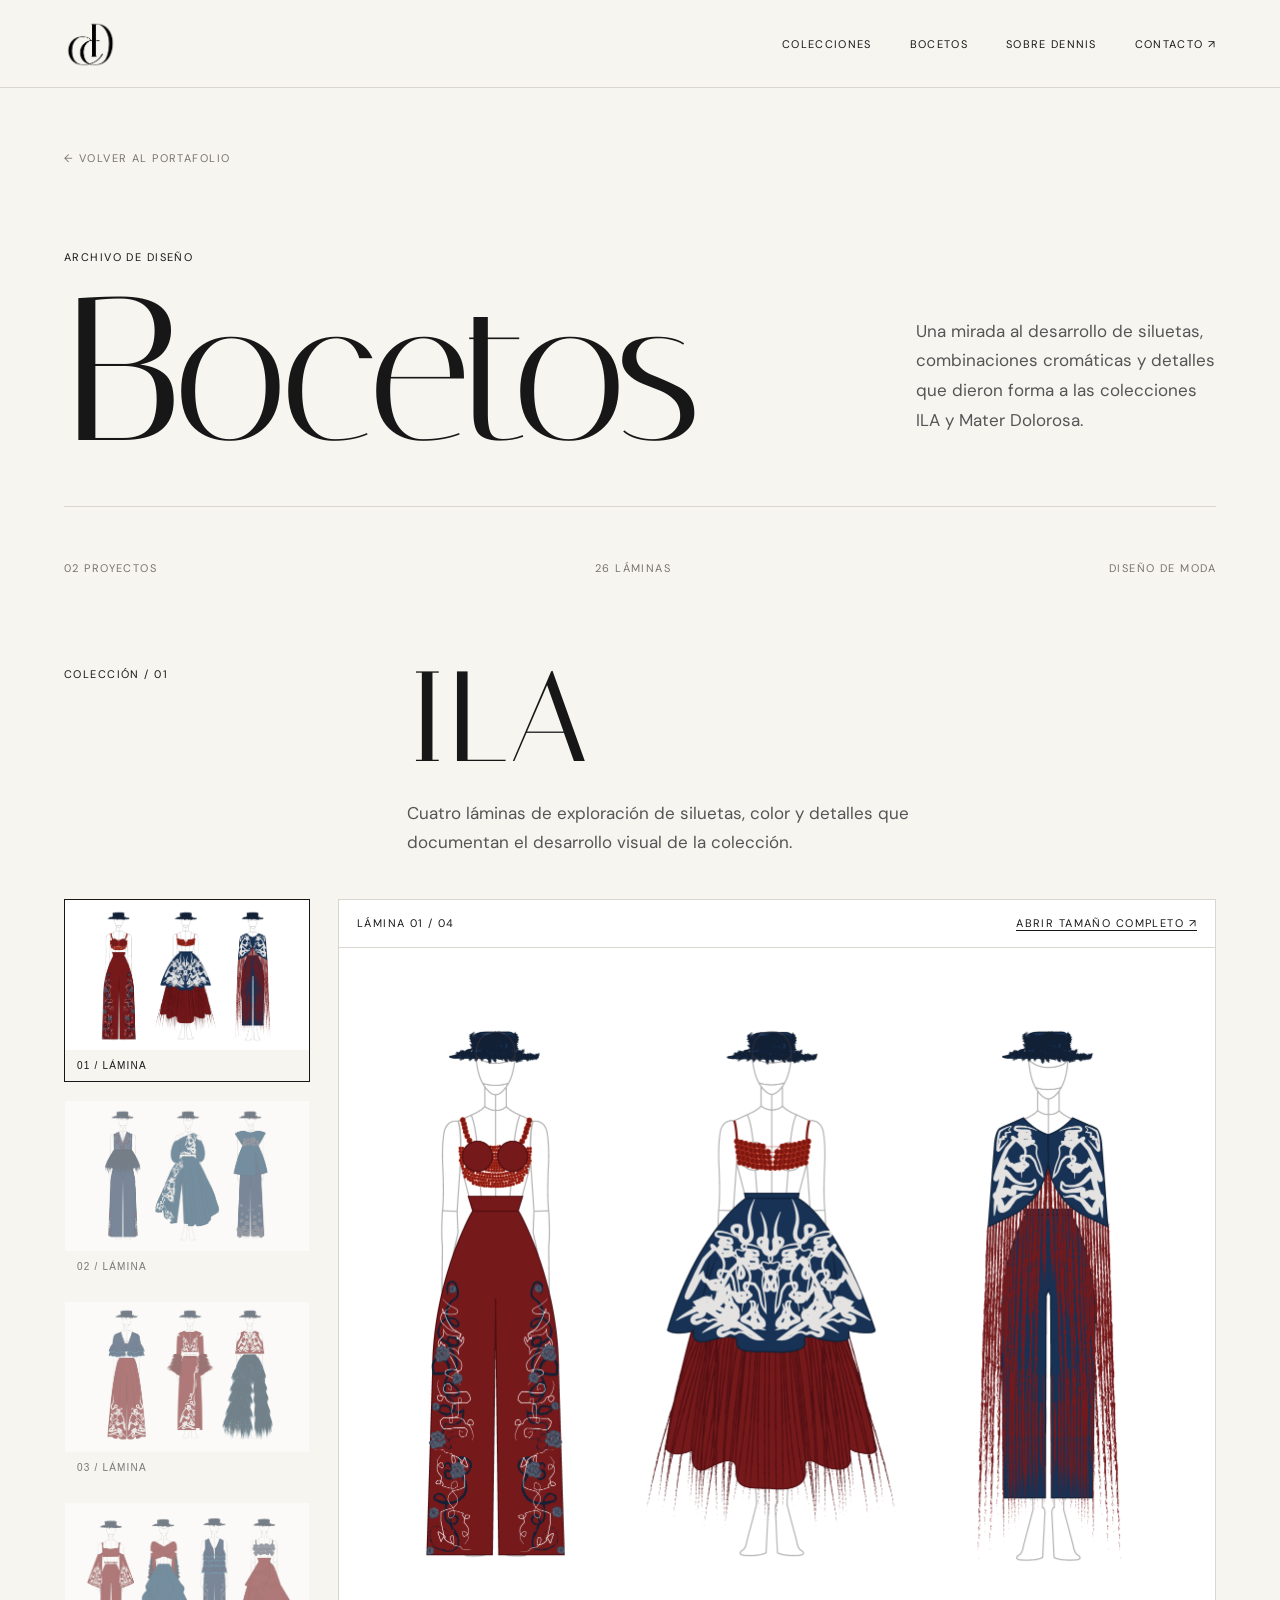
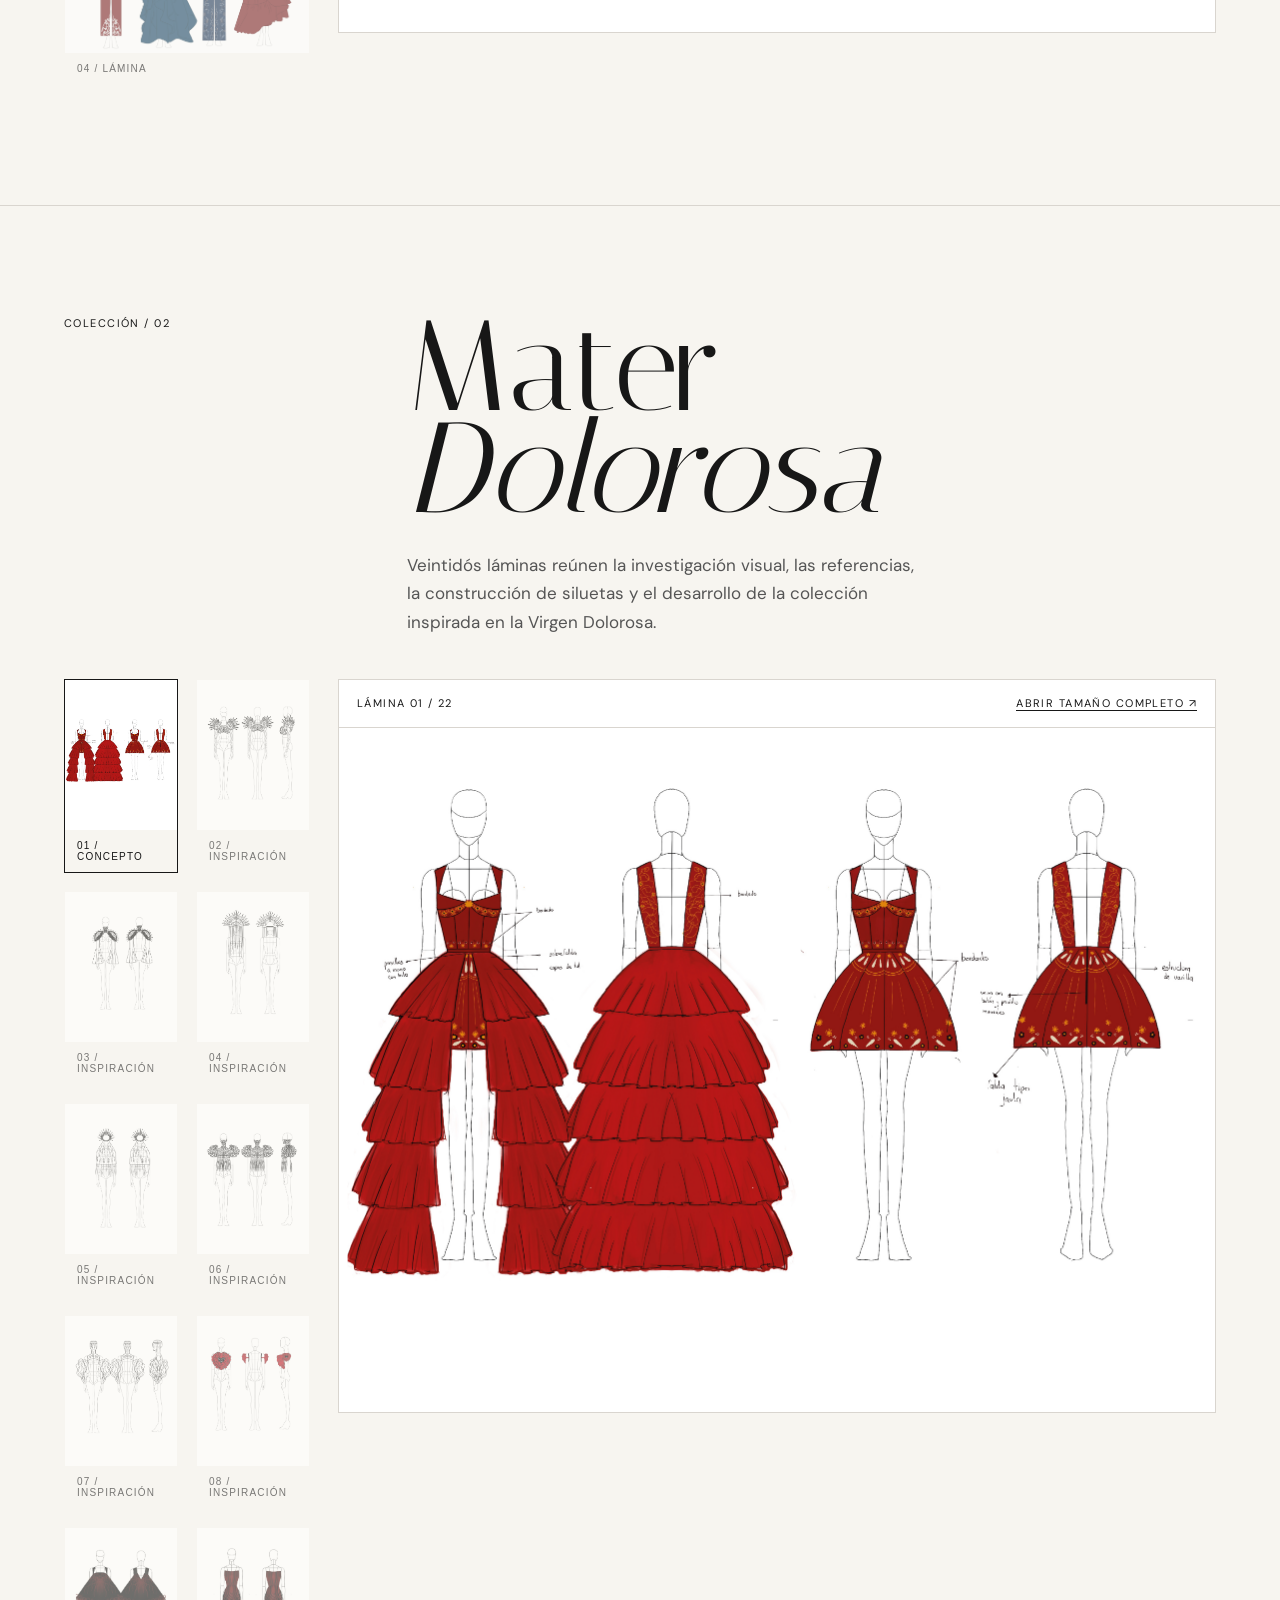
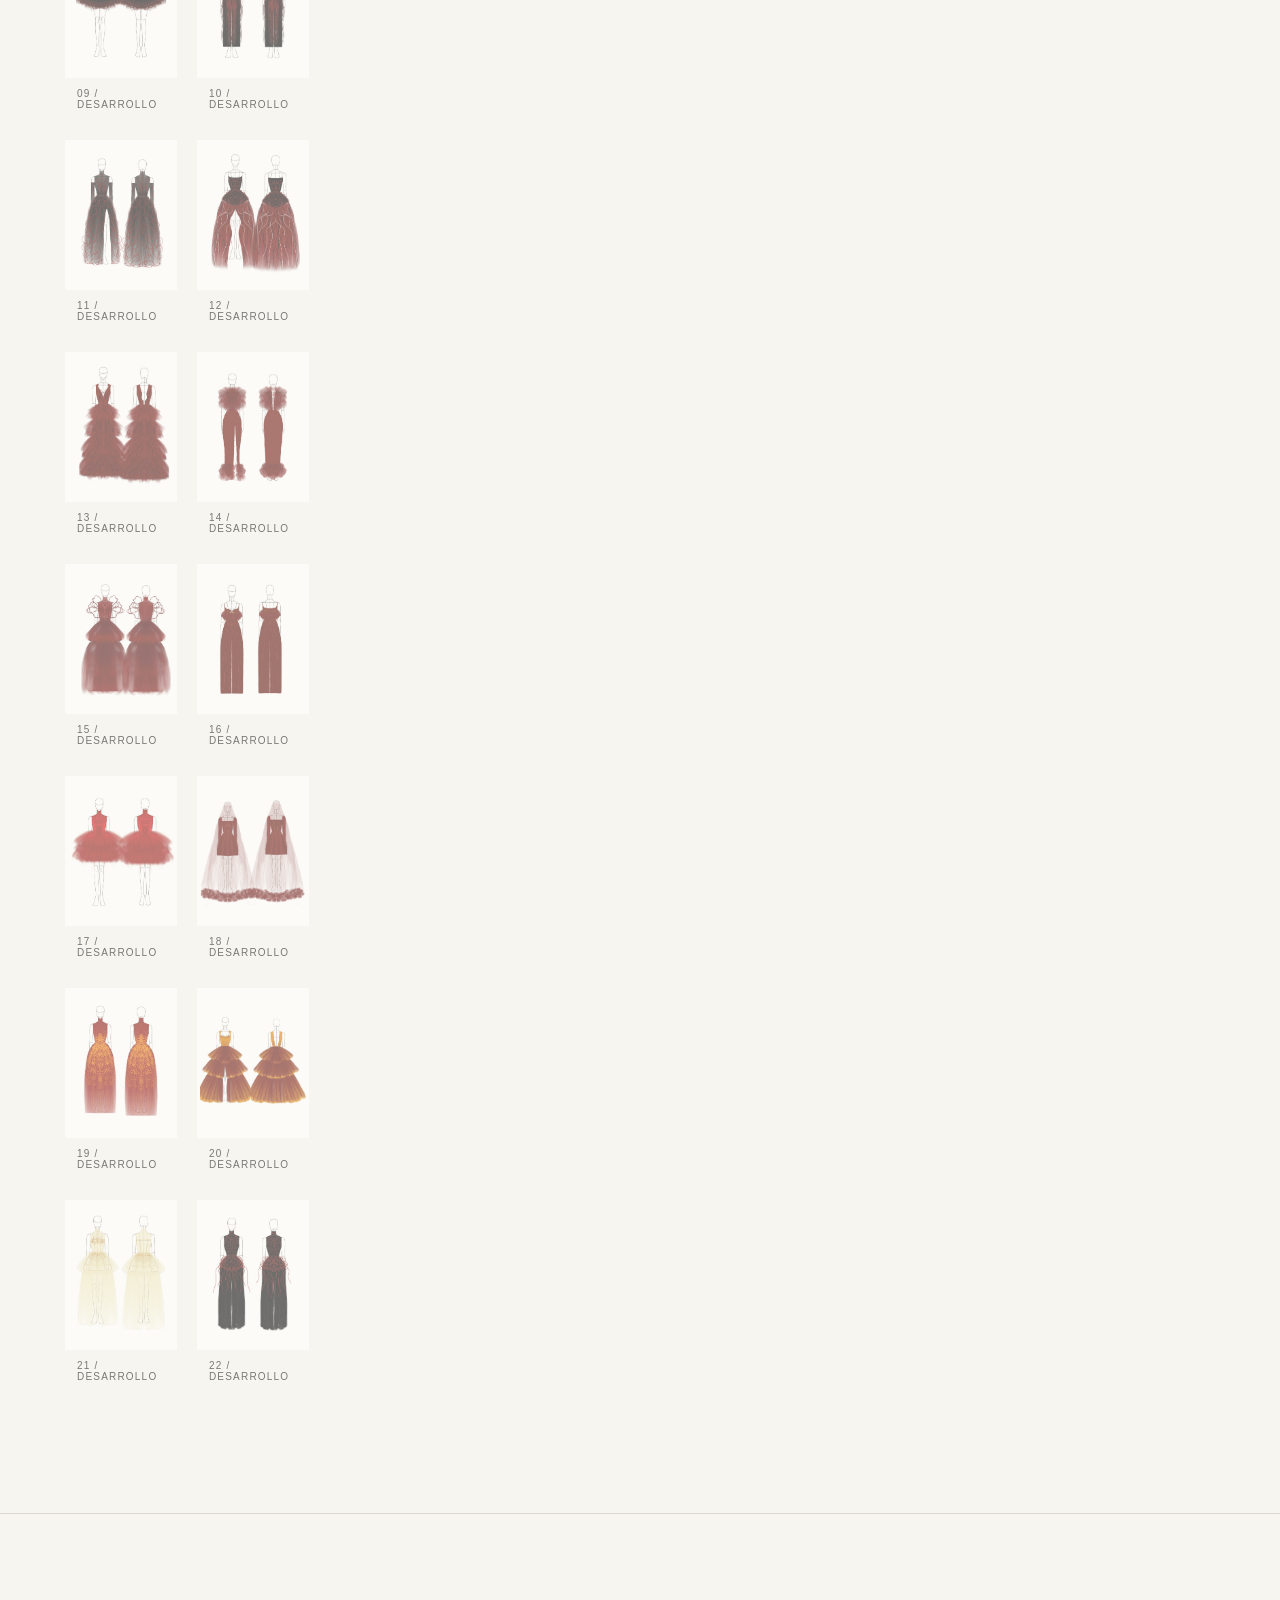
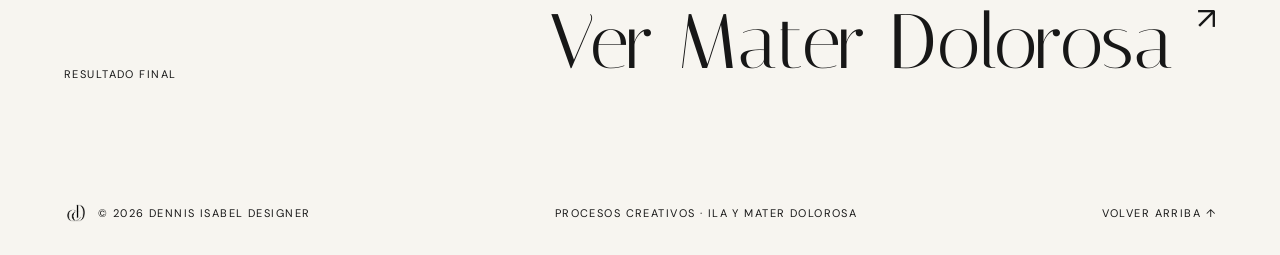
==== commit 8b924a7b: "Mejora bocetos" ====
--- a/bocetos.html
+++ b/bocetos.html
@@ -14,12 +14,12 @@
     <meta property="og:site_name" content="Dennis Isabel Designer">
     <meta property="og:locale" content="es_EC">
     <meta property="og:type" content="website">
-    <meta property="og:image" content="https://dennisisabeldesigner.com/assets/bocetos/MATTER%20DOLOROSA/mater-dolorosa-portada.png">
+    <meta property="og:image" content="https://dennisisabeldesigner.com/assets/bocetos/MATTER%20DOLOROSA/sexto%20semestre%20coleccion_Mesa%20de%20trabajo%201_Mesa%20de%20trabajo%201.jpg">
     <meta property="og:image:alt" content="Bocetos de moda de Dennis Isabel Designer">
     <meta name="twitter:card" content="summary_large_image">
     <meta name="twitter:title" content="Bocetos y proceso creativo | Dennis Isabel Designer">
     <meta name="twitter:description" content="Láminas, bocetos y procesos detrás de las colecciones ILA y Mater Dolorosa.">
-    <meta name="twitter:image" content="https://dennisisabeldesigner.com/assets/bocetos/MATTER%20DOLOROSA/mater-dolorosa-portada.png">
+    <meta name="twitter:image" content="https://dennisisabeldesigner.com/assets/bocetos/MATTER%20DOLOROSA/sexto%20semestre%20coleccion_Mesa%20de%20trabajo%201_Mesa%20de%20trabajo%201.jpg">
     <title>Bocetos y proceso creativo | Dennis Isabel Designer</title>
     <link rel="icon" href="assets/img/ISOTIPODQ.png" type="image/png">
     <link rel="apple-touch-icon" href="assets/img/ISOTIPODQ.png">
@@ -80,7 +80,7 @@
         </div>
         <div class="collection-facts">
           <span>02 PROYECTOS</span>
-          <span>27 LÁMINAS</span>
+          <span>26 LÁMINAS</span>
           <span>DISEÑO DE MODA</span>
         </div>
       </section>
@@ -125,48 +125,44 @@
         <span>COLECCIÓN / 02</span>
         <div>
           <h2>Mater<br><em>Dolorosa</em></h2>
-          <p>Veintitrés láminas reúnen la investigación visual, las referencias, la construcción de siluetas y el desarrollo de la colección inspirada en la Virgen Dolorosa.</p>
+          <p>Veintidós láminas reúnen la investigación visual, las referencias, la construcción de siluetas y el desarrollo de la colección inspirada en la Virgen Dolorosa.</p>
         </div>
       </section>
 
       <section class="sketch-viewer sketch-viewer--dense" data-sketch-viewer aria-label="Visualizador de bocetos de la colección Mater Dolorosa">
         <div class="sketch-thumbnails" role="list" aria-label="Seleccionar lámina de Mater Dolorosa">
-          <button class="sketch-thumb active" type="button" data-sketch-src="assets/bocetos/MATTER%20DOLOROSA/mater-dolorosa-portada.png" data-sketch-alt="Portada del proceso creativo de Mater Dolorosa" aria-pressed="true">
-            <img src="assets/bocetos/MATTER%20DOLOROSA/mater-dolorosa-portada.png" alt="" width="1800" height="1273" loading="lazy">
-            <span>01 / PORTADA</span>
+          <button class="sketch-thumb active" type="button" data-sketch-src="assets/bocetos/MATTER%20DOLOROSA/sexto%20semestre%20coleccion_Mesa%20de%20trabajo%201_Mesa%20de%20trabajo%201.jpg" data-sketch-alt="Presentación conceptual de la colección Mater Dolorosa" aria-pressed="true">
+            <img src="assets/bocetos/MATTER%20DOLOROSA/sexto%20semestre%20coleccion_Mesa%20de%20trabajo%201_Mesa%20de%20trabajo%201.jpg" alt="" width="3509" height="2482">
+            <span>01 / CONCEPTO</span>
           </button>
-          <button class="sketch-thumb" type="button" data-sketch-src="assets/bocetos/MATTER%20DOLOROSA/sexto%20semestre%20coleccion_Mesa%20de%20trabajo%201_Mesa%20de%20trabajo%201.jpg" data-sketch-alt="Presentación conceptual de la colección Mater Dolorosa" aria-pressed="false">
-            <img src="assets/bocetos/MATTER%20DOLOROSA/sexto%20semestre%20coleccion_Mesa%20de%20trabajo%201_Mesa%20de%20trabajo%201.jpg" alt="" width="3509" height="2482" loading="lazy">
-            <span>02 / CONCEPTO</span>
-          </button>
-          <button class="sketch-thumb" type="button" data-sketch-src="assets/bocetos/MATTER%20DOLOROSA/sexto%20semestre%20inspo-02.jpg" data-sketch-alt="Primera lámina de inspiración de Mater Dolorosa" aria-pressed="false"><img src="assets/bocetos/MATTER%20DOLOROSA/sexto%20semestre%20inspo-02.jpg" alt="" width="2481" height="3508" loading="lazy"><span>03 / INSPIRACIÓN</span></button>
-          <button class="sketch-thumb" type="button" data-sketch-src="assets/bocetos/MATTER%20DOLOROSA/sexto%20semestre%20inspo-03.jpg" data-sketch-alt="Segunda lámina de inspiración de Mater Dolorosa" aria-pressed="false"><img src="assets/bocetos/MATTER%20DOLOROSA/sexto%20semestre%20inspo-03.jpg" alt="" width="2481" height="3508" loading="lazy"><span>04 / INSPIRACIÓN</span></button>
-          <button class="sketch-thumb" type="button" data-sketch-src="assets/bocetos/MATTER%20DOLOROSA/sexto%20semestre%20inspo-04.jpg" data-sketch-alt="Tercera lámina de inspiración de Mater Dolorosa" aria-pressed="false"><img src="assets/bocetos/MATTER%20DOLOROSA/sexto%20semestre%20inspo-04.jpg" alt="" width="2482" height="3508" loading="lazy"><span>05 / INSPIRACIÓN</span></button>
-          <button class="sketch-thumb" type="button" data-sketch-src="assets/bocetos/MATTER%20DOLOROSA/sexto%20semestre%20inspo-05.jpg" data-sketch-alt="Cuarta lámina de inspiración de Mater Dolorosa" aria-pressed="false"><img src="assets/bocetos/MATTER%20DOLOROSA/sexto%20semestre%20inspo-05.jpg" alt="" width="2481" height="3508" loading="lazy"><span>06 / INSPIRACIÓN</span></button>
-          <button class="sketch-thumb" type="button" data-sketch-src="assets/bocetos/MATTER%20DOLOROSA/sexto%20semestre%20inspo-06.jpg" data-sketch-alt="Quinta lámina de inspiración de Mater Dolorosa" aria-pressed="false"><img src="assets/bocetos/MATTER%20DOLOROSA/sexto%20semestre%20inspo-06.jpg" alt="" width="2481" height="3508" loading="lazy"><span>07 / INSPIRACIÓN</span></button>
-          <button class="sketch-thumb" type="button" data-sketch-src="assets/bocetos/MATTER%20DOLOROSA/sexto%20semestre%20inspo-07.jpg" data-sketch-alt="Sexta lámina de inspiración de Mater Dolorosa" aria-pressed="false"><img src="assets/bocetos/MATTER%20DOLOROSA/sexto%20semestre%20inspo-07.jpg" alt="" width="2481" height="3508" loading="lazy"><span>08 / INSPIRACIÓN</span></button>
-          <button class="sketch-thumb" type="button" data-sketch-src="assets/bocetos/MATTER%20DOLOROSA/sexto%20semestre%20inspo-08.jpg" data-sketch-alt="Séptima lámina de inspiración de Mater Dolorosa" aria-pressed="false"><img src="assets/bocetos/MATTER%20DOLOROSA/sexto%20semestre%20inspo-08.jpg" alt="" width="2481" height="3508" loading="lazy"><span>09 / INSPIRACIÓN</span></button>
-          <button class="sketch-thumb" type="button" data-sketch-src="assets/bocetos/MATTER%20DOLOROSA/sexto%20semestre%20coleccion-04.jpg" data-sketch-alt="Primera lámina de desarrollo de Mater Dolorosa" aria-pressed="false"><img src="assets/bocetos/MATTER%20DOLOROSA/sexto%20semestre%20coleccion-04.jpg" alt="" width="2481" height="3508" loading="lazy"><span>10 / DESARROLLO</span></button>
-          <button class="sketch-thumb" type="button" data-sketch-src="assets/bocetos/MATTER%20DOLOROSA/sexto%20semestre%20coleccion-05.jpg" data-sketch-alt="Segunda lámina de desarrollo de Mater Dolorosa" aria-pressed="false"><img src="assets/bocetos/MATTER%20DOLOROSA/sexto%20semestre%20coleccion-05.jpg" alt="" width="2482" height="3508" loading="lazy"><span>11 / DESARROLLO</span></button>
-          <button class="sketch-thumb" type="button" data-sketch-src="assets/bocetos/MATTER%20DOLOROSA/sexto%20semestre%20coleccion-06.jpg" data-sketch-alt="Tercera lámina de desarrollo de Mater Dolorosa" aria-pressed="false"><img src="assets/bocetos/MATTER%20DOLOROSA/sexto%20semestre%20coleccion-06.jpg" alt="" width="2481" height="3508" loading="lazy"><span>12 / DESARROLLO</span></button>
-          <button class="sketch-thumb" type="button" data-sketch-src="assets/bocetos/MATTER%20DOLOROSA/sexto%20semestre%20coleccion-07.jpg" data-sketch-alt="Cuarta lámina de desarrollo de Mater Dolorosa" aria-pressed="false"><img src="assets/bocetos/MATTER%20DOLOROSA/sexto%20semestre%20coleccion-07.jpg" alt="" width="2481" height="3508" loading="lazy"><span>13 / DESARROLLO</span></button>
-          <button class="sketch-thumb" type="button" data-sketch-src="assets/bocetos/MATTER%20DOLOROSA/sexto%20semestre%20coleccion-08.jpg" data-sketch-alt="Quinta lámina de desarrollo de Mater Dolorosa" aria-pressed="false"><img src="assets/bocetos/MATTER%20DOLOROSA/sexto%20semestre%20coleccion-08.jpg" alt="" width="2482" height="3508" loading="lazy"><span>14 / DESARROLLO</span></button>
-          <button class="sketch-thumb" type="button" data-sketch-src="assets/bocetos/MATTER%20DOLOROSA/sexto%20semestre%20coleccion-09.jpg" data-sketch-alt="Sexta lámina de desarrollo de Mater Dolorosa" aria-pressed="false"><img src="assets/bocetos/MATTER%20DOLOROSA/sexto%20semestre%20coleccion-09.jpg" alt="" width="2481" height="3508" loading="lazy"><span>15 / DESARROLLO</span></button>
-          <button class="sketch-thumb" type="button" data-sketch-src="assets/bocetos/MATTER%20DOLOROSA/sexto%20semestre%20coleccion-10.jpg" data-sketch-alt="Séptima lámina de desarrollo de Mater Dolorosa" aria-pressed="false"><img src="assets/bocetos/MATTER%20DOLOROSA/sexto%20semestre%20coleccion-10.jpg" alt="" width="2482" height="3508" loading="lazy"><span>16 / DESARROLLO</span></button>
-          <button class="sketch-thumb" type="button" data-sketch-src="assets/bocetos/MATTER%20DOLOROSA/sexto%20semestre%20coleccion-11.jpg" data-sketch-alt="Octava lámina de desarrollo de Mater Dolorosa" aria-pressed="false"><img src="assets/bocetos/MATTER%20DOLOROSA/sexto%20semestre%20coleccion-11.jpg" alt="" width="2481" height="3508" loading="lazy"><span>17 / DESARROLLO</span></button>
-          <button class="sketch-thumb" type="button" data-sketch-src="assets/bocetos/MATTER%20DOLOROSA/sexto%20semestre%20coleccion-12.jpg" data-sketch-alt="Novena lámina de desarrollo de Mater Dolorosa" aria-pressed="false"><img src="assets/bocetos/MATTER%20DOLOROSA/sexto%20semestre%20coleccion-12.jpg" alt="" width="2481" height="3508" loading="lazy"><span>18 / DESARROLLO</span></button>
-          <button class="sketch-thumb" type="button" data-sketch-src="assets/bocetos/MATTER%20DOLOROSA/sexto%20semestre%20coleccion-13.jpg" data-sketch-alt="Décima lámina de desarrollo de Mater Dolorosa" aria-pressed="false"><img src="assets/bocetos/MATTER%20DOLOROSA/sexto%20semestre%20coleccion-13.jpg" alt="" width="2482" height="3508" loading="lazy"><span>19 / DESARROLLO</span></button>
-          <button class="sketch-thumb" type="button" data-sketch-src="assets/bocetos/MATTER%20DOLOROSA/sexto%20semestre%20coleccion-14.jpg" data-sketch-alt="Undécima lámina de desarrollo de Mater Dolorosa" aria-pressed="false"><img src="assets/bocetos/MATTER%20DOLOROSA/sexto%20semestre%20coleccion-14.jpg" alt="" width="2481" height="3508" loading="lazy"><span>20 / DESARROLLO</span></button>
-          <button class="sketch-thumb" type="button" data-sketch-src="assets/bocetos/MATTER%20DOLOROSA/sexto%20semestre%20coleccion-15.jpg" data-sketch-alt="Duodécima lámina de desarrollo de Mater Dolorosa" aria-pressed="false"><img src="assets/bocetos/MATTER%20DOLOROSA/sexto%20semestre%20coleccion-15.jpg" alt="" width="2482" height="3508" loading="lazy"><span>21 / DESARROLLO</span></button>
-          <button class="sketch-thumb" type="button" data-sketch-src="assets/bocetos/MATTER%20DOLOROSA/sexto%20semestre%20coleccion-16.jpg" data-sketch-alt="Decimotercera lámina de desarrollo de Mater Dolorosa" aria-pressed="false"><img src="assets/bocetos/MATTER%20DOLOROSA/sexto%20semestre%20coleccion-16.jpg" alt="" width="2481" height="3508" loading="lazy"><span>22 / DESARROLLO</span></button>
-          <button class="sketch-thumb" type="button" data-sketch-src="assets/bocetos/MATTER%20DOLOROSA/sexto%20semestre%20coleccion-17.jpg" data-sketch-alt="Decimocuarta lámina de desarrollo de Mater Dolorosa" aria-pressed="false"><img src="assets/bocetos/MATTER%20DOLOROSA/sexto%20semestre%20coleccion-17.jpg" alt="" width="2481" height="3508" loading="lazy"><span>23 / DESARROLLO</span></button>
+          <button class="sketch-thumb" type="button" data-sketch-src="assets/bocetos/MATTER%20DOLOROSA/sexto%20semestre%20inspo-02.jpg" data-sketch-alt="Primera lámina de inspiración de Mater Dolorosa" aria-pressed="false"><img src="assets/bocetos/MATTER%20DOLOROSA/sexto%20semestre%20inspo-02.jpg" alt="" width="2481" height="3508" loading="lazy"><span>02 / INSPIRACIÓN</span></button>
+          <button class="sketch-thumb" type="button" data-sketch-src="assets/bocetos/MATTER%20DOLOROSA/sexto%20semestre%20inspo-03.jpg" data-sketch-alt="Segunda lámina de inspiración de Mater Dolorosa" aria-pressed="false"><img src="assets/bocetos/MATTER%20DOLOROSA/sexto%20semestre%20inspo-03.jpg" alt="" width="2481" height="3508" loading="lazy"><span>03 / INSPIRACIÓN</span></button>
+          <button class="sketch-thumb" type="button" data-sketch-src="assets/bocetos/MATTER%20DOLOROSA/sexto%20semestre%20inspo-04.jpg" data-sketch-alt="Tercera lámina de inspiración de Mater Dolorosa" aria-pressed="false"><img src="assets/bocetos/MATTER%20DOLOROSA/sexto%20semestre%20inspo-04.jpg" alt="" width="2482" height="3508" loading="lazy"><span>04 / INSPIRACIÓN</span></button>
+          <button class="sketch-thumb" type="button" data-sketch-src="assets/bocetos/MATTER%20DOLOROSA/sexto%20semestre%20inspo-05.jpg" data-sketch-alt="Cuarta lámina de inspiración de Mater Dolorosa" aria-pressed="false"><img src="assets/bocetos/MATTER%20DOLOROSA/sexto%20semestre%20inspo-05.jpg" alt="" width="2481" height="3508" loading="lazy"><span>05 / INSPIRACIÓN</span></button>
+          <button class="sketch-thumb" type="button" data-sketch-src="assets/bocetos/MATTER%20DOLOROSA/sexto%20semestre%20inspo-06.jpg" data-sketch-alt="Quinta lámina de inspiración de Mater Dolorosa" aria-pressed="false"><img src="assets/bocetos/MATTER%20DOLOROSA/sexto%20semestre%20inspo-06.jpg" alt="" width="2481" height="3508" loading="lazy"><span>06 / INSPIRACIÓN</span></button>
+          <button class="sketch-thumb" type="button" data-sketch-src="assets/bocetos/MATTER%20DOLOROSA/sexto%20semestre%20inspo-07.jpg" data-sketch-alt="Sexta lámina de inspiración de Mater Dolorosa" aria-pressed="false"><img src="assets/bocetos/MATTER%20DOLOROSA/sexto%20semestre%20inspo-07.jpg" alt="" width="2481" height="3508" loading="lazy"><span>07 / INSPIRACIÓN</span></button>
+          <button class="sketch-thumb" type="button" data-sketch-src="assets/bocetos/MATTER%20DOLOROSA/sexto%20semestre%20inspo-08.jpg" data-sketch-alt="Séptima lámina de inspiración de Mater Dolorosa" aria-pressed="false"><img src="assets/bocetos/MATTER%20DOLOROSA/sexto%20semestre%20inspo-08.jpg" alt="" width="2481" height="3508" loading="lazy"><span>08 / INSPIRACIÓN</span></button>
+          <button class="sketch-thumb" type="button" data-sketch-src="assets/bocetos/MATTER%20DOLOROSA/sexto%20semestre%20coleccion-04.jpg" data-sketch-alt="Primera lámina de desarrollo de Mater Dolorosa" aria-pressed="false"><img src="assets/bocetos/MATTER%20DOLOROSA/sexto%20semestre%20coleccion-04.jpg" alt="" width="2481" height="3508" loading="lazy"><span>09 / DESARROLLO</span></button>
+          <button class="sketch-thumb" type="button" data-sketch-src="assets/bocetos/MATTER%20DOLOROSA/sexto%20semestre%20coleccion-05.jpg" data-sketch-alt="Segunda lámina de desarrollo de Mater Dolorosa" aria-pressed="false"><img src="assets/bocetos/MATTER%20DOLOROSA/sexto%20semestre%20coleccion-05.jpg" alt="" width="2482" height="3508" loading="lazy"><span>10 / DESARROLLO</span></button>
+          <button class="sketch-thumb" type="button" data-sketch-src="assets/bocetos/MATTER%20DOLOROSA/sexto%20semestre%20coleccion-06.jpg" data-sketch-alt="Tercera lámina de desarrollo de Mater Dolorosa" aria-pressed="false"><img src="assets/bocetos/MATTER%20DOLOROSA/sexto%20semestre%20coleccion-06.jpg" alt="" width="2481" height="3508" loading="lazy"><span>11 / DESARROLLO</span></button>
+          <button class="sketch-thumb" type="button" data-sketch-src="assets/bocetos/MATTER%20DOLOROSA/sexto%20semestre%20coleccion-07.jpg" data-sketch-alt="Cuarta lámina de desarrollo de Mater Dolorosa" aria-pressed="false"><img src="assets/bocetos/MATTER%20DOLOROSA/sexto%20semestre%20coleccion-07.jpg" alt="" width="2481" height="3508" loading="lazy"><span>12 / DESARROLLO</span></button>
+          <button class="sketch-thumb" type="button" data-sketch-src="assets/bocetos/MATTER%20DOLOROSA/sexto%20semestre%20coleccion-08.jpg" data-sketch-alt="Quinta lámina de desarrollo de Mater Dolorosa" aria-pressed="false"><img src="assets/bocetos/MATTER%20DOLOROSA/sexto%20semestre%20coleccion-08.jpg" alt="" width="2482" height="3508" loading="lazy"><span>13 / DESARROLLO</span></button>
+          <button class="sketch-thumb" type="button" data-sketch-src="assets/bocetos/MATTER%20DOLOROSA/sexto%20semestre%20coleccion-09.jpg" data-sketch-alt="Sexta lámina de desarrollo de Mater Dolorosa" aria-pressed="false"><img src="assets/bocetos/MATTER%20DOLOROSA/sexto%20semestre%20coleccion-09.jpg" alt="" width="2481" height="3508" loading="lazy"><span>14 / DESARROLLO</span></button>
+          <button class="sketch-thumb" type="button" data-sketch-src="assets/bocetos/MATTER%20DOLOROSA/sexto%20semestre%20coleccion-10.jpg" data-sketch-alt="Séptima lámina de desarrollo de Mater Dolorosa" aria-pressed="false"><img src="assets/bocetos/MATTER%20DOLOROSA/sexto%20semestre%20coleccion-10.jpg" alt="" width="2482" height="3508" loading="lazy"><span>15 / DESARROLLO</span></button>
+          <button class="sketch-thumb" type="button" data-sketch-src="assets/bocetos/MATTER%20DOLOROSA/sexto%20semestre%20coleccion-11.jpg" data-sketch-alt="Octava lámina de desarrollo de Mater Dolorosa" aria-pressed="false"><img src="assets/bocetos/MATTER%20DOLOROSA/sexto%20semestre%20coleccion-11.jpg" alt="" width="2481" height="3508" loading="lazy"><span>16 / DESARROLLO</span></button>
+          <button class="sketch-thumb" type="button" data-sketch-src="assets/bocetos/MATTER%20DOLOROSA/sexto%20semestre%20coleccion-12.jpg" data-sketch-alt="Novena lámina de desarrollo de Mater Dolorosa" aria-pressed="false"><img src="assets/bocetos/MATTER%20DOLOROSA/sexto%20semestre%20coleccion-12.jpg" alt="" width="2481" height="3508" loading="lazy"><span>17 / DESARROLLO</span></button>
+          <button class="sketch-thumb" type="button" data-sketch-src="assets/bocetos/MATTER%20DOLOROSA/sexto%20semestre%20coleccion-13.jpg" data-sketch-alt="Décima lámina de desarrollo de Mater Dolorosa" aria-pressed="false"><img src="assets/bocetos/MATTER%20DOLOROSA/sexto%20semestre%20coleccion-13.jpg" alt="" width="2482" height="3508" loading="lazy"><span>18 / DESARROLLO</span></button>
+          <button class="sketch-thumb" type="button" data-sketch-src="assets/bocetos/MATTER%20DOLOROSA/sexto%20semestre%20coleccion-14.jpg" data-sketch-alt="Undécima lámina de desarrollo de Mater Dolorosa" aria-pressed="false"><img src="assets/bocetos/MATTER%20DOLOROSA/sexto%20semestre%20coleccion-14.jpg" alt="" width="2481" height="3508" loading="lazy"><span>19 / DESARROLLO</span></button>
+          <button class="sketch-thumb" type="button" data-sketch-src="assets/bocetos/MATTER%20DOLOROSA/sexto%20semestre%20coleccion-15.jpg" data-sketch-alt="Duodécima lámina de desarrollo de Mater Dolorosa" aria-pressed="false"><img src="assets/bocetos/MATTER%20DOLOROSA/sexto%20semestre%20coleccion-15.jpg" alt="" width="2482" height="3508" loading="lazy"><span>20 / DESARROLLO</span></button>
+          <button class="sketch-thumb" type="button" data-sketch-src="assets/bocetos/MATTER%20DOLOROSA/sexto%20semestre%20coleccion-16.jpg" data-sketch-alt="Decimotercera lámina de desarrollo de Mater Dolorosa" aria-pressed="false"><img src="assets/bocetos/MATTER%20DOLOROSA/sexto%20semestre%20coleccion-16.jpg" alt="" width="2481" height="3508" loading="lazy"><span>21 / DESARROLLO</span></button>
+          <button class="sketch-thumb" type="button" data-sketch-src="assets/bocetos/MATTER%20DOLOROSA/sexto%20semestre%20coleccion-17.jpg" data-sketch-alt="Decimocuarta lámina de desarrollo de Mater Dolorosa" aria-pressed="false"><img src="assets/bocetos/MATTER%20DOLOROSA/sexto%20semestre%20coleccion-17.jpg" alt="" width="2481" height="3508" loading="lazy"><span>22 / DESARROLLO</span></button>
         </div>
         <div class="sketch-stage">
           <div class="sketch-toolbar">
-            <span data-sketch-counter>LÁMINA 01 / 23</span>
-            <a data-sketch-open href="assets/bocetos/MATTER%20DOLOROSA/mater-dolorosa-portada.png" target="_blank" rel="noopener">ABRIR TAMAÑO COMPLETO &#8599;&#65038;</a>
+            <span data-sketch-counter>LÁMINA 01 / 22</span>
+            <a data-sketch-open href="assets/bocetos/MATTER%20DOLOROSA/sexto%20semestre%20coleccion_Mesa%20de%20trabajo%201_Mesa%20de%20trabajo%201.jpg" target="_blank" rel="noopener">ABRIR TAMAÑO COMPLETO &#8599;&#65038;</a>
           </div>
-          <img data-sketch-main src="assets/bocetos/MATTER%20DOLOROSA/mater-dolorosa-portada.png" alt="Portada del proceso creativo de Mater Dolorosa" width="1800" height="1273" loading="lazy">
+          <img data-sketch-main src="assets/bocetos/MATTER%20DOLOROSA/sexto%20semestre%20coleccion_Mesa%20de%20trabajo%201_Mesa%20de%20trabajo%201.jpg" alt="Presentación conceptual de la colección Mater Dolorosa" width="3509" height="2482" loading="lazy">
         </div>
       </section>
 
